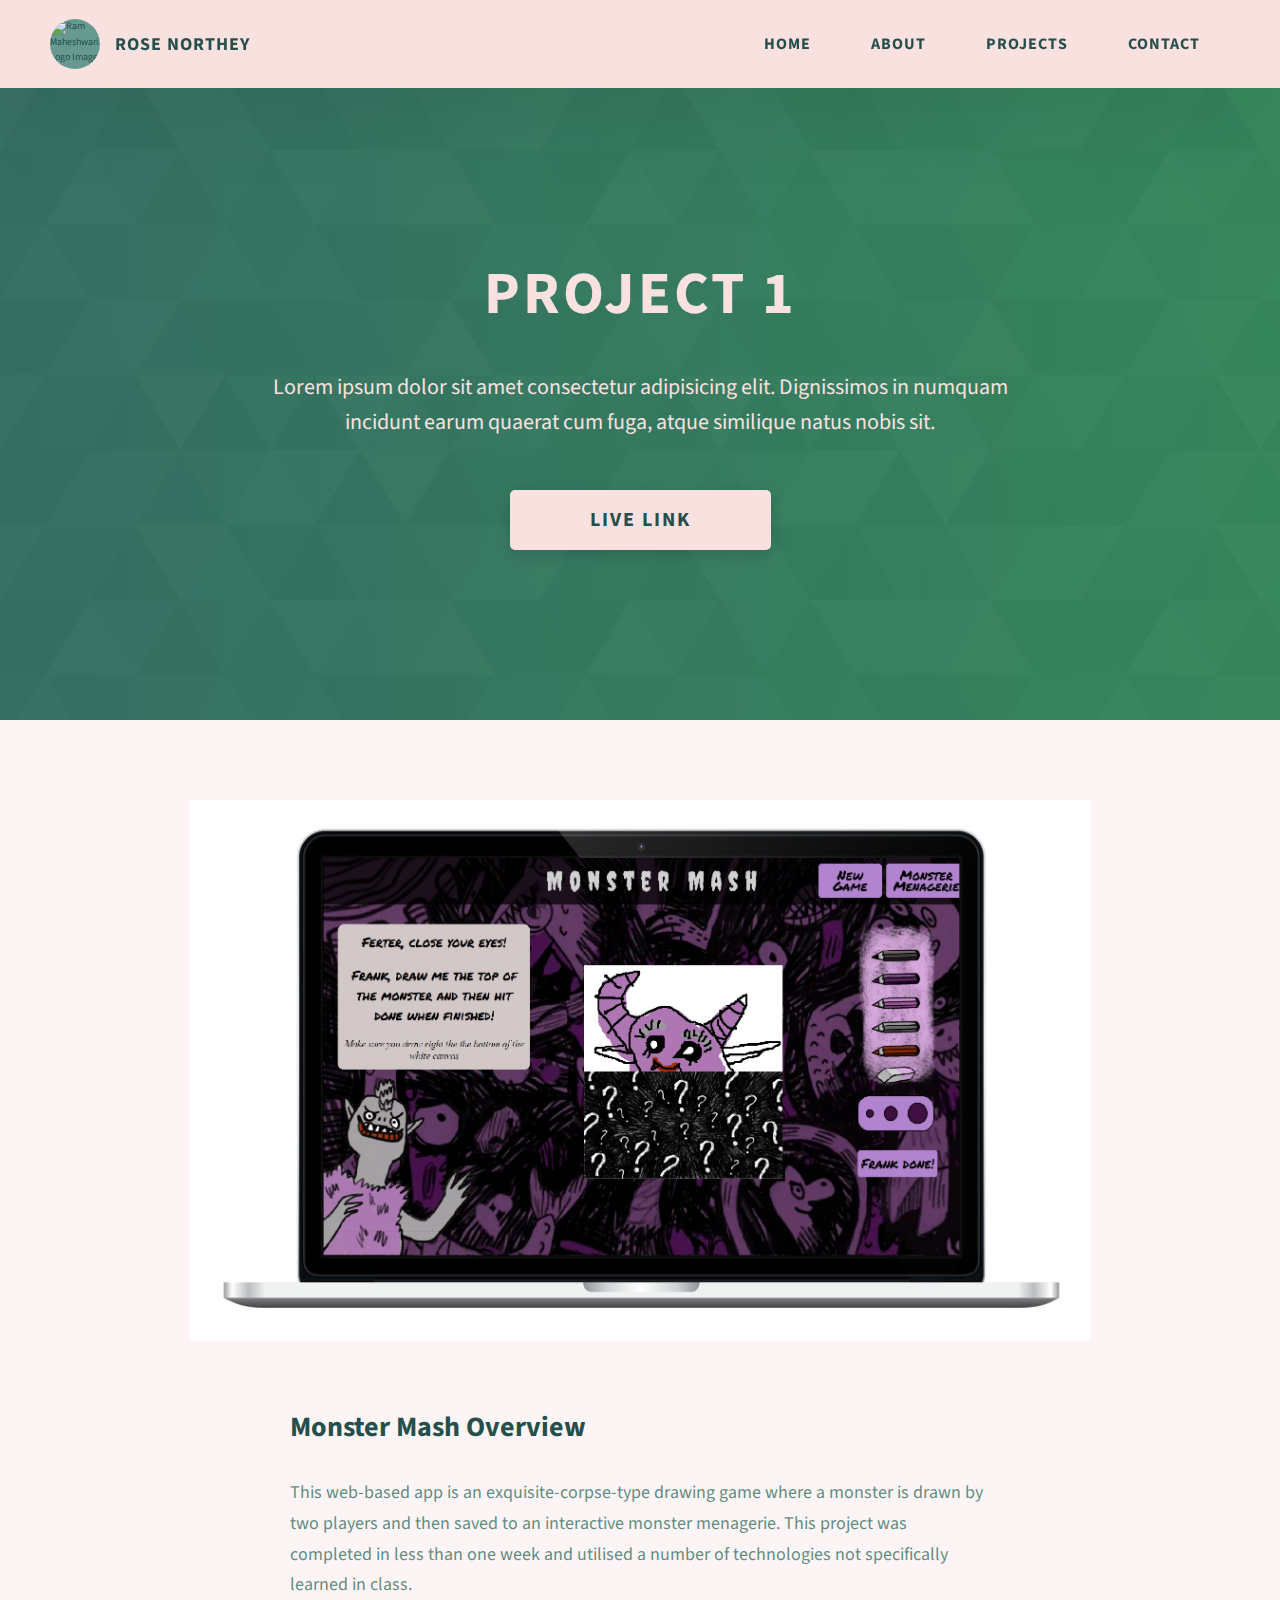
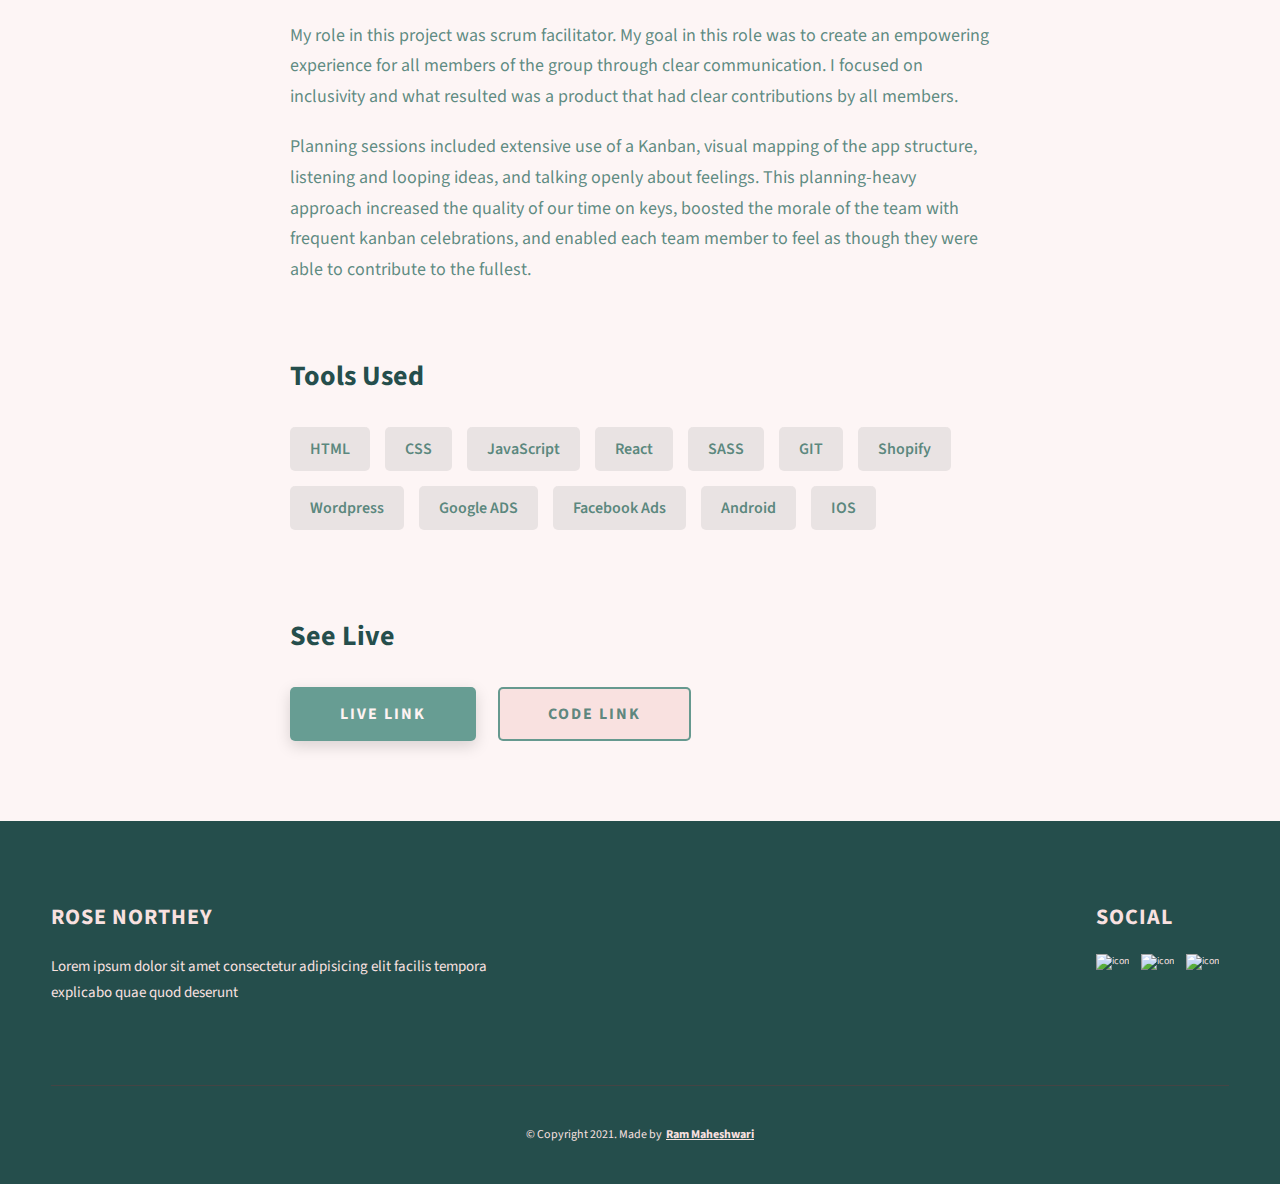
==== project-1.html @ 7136df2b "add app screenshots to project pages as well" ====
<!DOCTYPE html>
<html lang="en">
  <head>
    <meta charset="UTF-8" />
    <meta name="viewport" content="width=device-width, initial-scale=1.0" />
    <meta http-equiv="X-UA-Compatible" content="ie=edge" />
    <title>Case Study of Project 1</title>
    <meta name="description" content="Case study page of Project" />

    <link rel="stylesheet" href="css/style.css" />

    <link rel="preconnect" href="https://fonts.googleapis.com" />
    <link rel="preconnect" href="https://fonts.gstatic.com" crossorigin />
    <link
      href="https://fonts.googleapis.com/css2?family=Source+Sans+Pro:wght@400;600;700;900&display=swap"
      rel="stylesheet"
    />
  </head>
  <body>
    <header class="header">
      <div class="header__content">
        <div class="header__logo-container">
          <div class="header__logo-img-cont">
            <img
              src="./assets/png/rose-northey.png"
              alt="Ram Maheshwari Logo Image"
              class="header__logo-img"
            />
          </div>
          <span class="header__logo-sub">Rose Northey</span>
        </div>
        <div class="header__main">
          <ul class="header__links">
            <li class="header__link-wrapper">
              <a href="./index.html" class="header__link"> Home </a>
            </li>
            <li class="header__link-wrapper">
              <a href="./index.html#about" class="header__link">About </a>
            </li>
            <li class="header__link-wrapper">
              <a href="./index.html#projects" class="header__link">
                Projects
              </a>
            </li>
            <li class="header__link-wrapper">
              <a href="./index.html#contact" class="header__link"> Contact </a>
            </li>
          </ul>
          <div class="header__main-ham-menu-cont">
            <img
              src="./assets/svg/ham-menu.svg"
              alt="hamburger menu"
              class="header__main-ham-menu"
            />
            <img
              src="./assets/svg/ham-menu-close.svg"
              alt="hamburger menu close"
              class="header__main-ham-menu-close d-none"
            />
          </div>
        </div>
      </div>
      <div class="header__sm-menu">
        <div class="header__sm-menu-content">
          <ul class="header__sm-menu-links">
            <li class="header__sm-menu-link">
              <a href="./index.html"> Home </a>
            </li>

            <li class="header__sm-menu-link">
              <a href="./index.html#about"> About </a>
            </li>

            <li class="header__sm-menu-link">
              <a href="./index.html#projects"> Projects </a>
            </li>

            <li class="header__sm-menu-link">
              <a href="./index.html#contact"> Contact </a>
            </li>
          </ul>
        </div>
      </div>
    </header>
    <section class="project-cs-hero">
      <div class="project-cs-hero__content">
        <h1 class="heading-primary">Project 1</h1>
        <div class="project-cs-hero__info">
          <p class="text-primary">
            Lorem ipsum dolor sit amet consectetur adipisicing elit. Dignissimos
            in numquam incidunt earum quaerat cum fuga, atque similique natus
            nobis sit.
          </p>
        </div>
        <div class="project-cs-hero__cta">
          <a href="#" class="btn btn--bg" target="_blank">Live Link</a>
        </div>
      </div>
    </section>
    <section class="project-details">
      <div class="main-container">
        <div class="project-details__content">
          <div class="project-details__showcase-img-cont">
            <img
              src="./assets/jpeg/monsterMash.JPG"
              alt="Project Image of monster mash drawing app"
              class="project-details__showcase-img"
            />
          </div>
          <div class="project-details__content-main">
            <div class="project-details__desc">
              <h3 class="project-details__content-title">
                Monster Mash Overview
              </h3>
              <p class="project-details__desc-para">
                This web-based app is an exquisite-corpse-type drawing game
                where a monster is drawn by two players and then saved to an
                interactive monster menagerie. This project was completed in
                less than one week and utilised a number of technologies not
                specifically learned in class.
              </p>
              <p class="project-details__desc-para">
                My role in this project was scrum facilitator. My goal in this
                role was to create an empowering experience for all members of
                the group through clear communication. I focused on inclusivity
                and what resulted was a product that had clear contributions by
                all members.
              </p>
              <p class="project-details__desc-para">
                Planning sessions included extensive use of a Kanban, visual
                mapping of the app structure, listening and looping ideas, and
                talking openly about feelings. This planning-heavy approach
                increased the quality of our time on keys, boosted the morale of
                the team with frequent kanban celebrations, and enabled each
                team member to feel as though they were able to contribute to
                the fullest.
              </p>
            </div>

            <div class="project-details__tools-used">
              <h3 class="project-details__content-title">Tools Used</h3>
              <div class="skills">
                <div class="skills__skill">HTML</div>
                <div class="skills__skill">CSS</div>
                <div class="skills__skill">JavaScript</div>
                <div class="skills__skill">React</div>
                <div class="skills__skill">SASS</div>
                <div class="skills__skill">GIT</div>
                <div class="skills__skill">Shopify</div>
                <div class="skills__skill">Wordpress</div>
                <div class="skills__skill">Google ADS</div>
                <div class="skills__skill">Facebook Ads</div>
                <div class="skills__skill">Android</div>
                <div class="skills__skill">IOS</div>
              </div>
            </div>
            <div class="project-details__links">
              <h3 class="project-details__content-title">See Live</h3>
              <a
                href="#"
                class="btn btn--med btn--theme project-details__links-btn"
                target="_blank"
                >Live Link</a
              >
              <a
                href="#"
                class="btn btn--med btn--theme-inv project-details__links-btn"
                target="_blank"
                >Code Link</a
              >
            </div>
          </div>
        </div>
      </div>
    </section>
    <footer class="main-footer">
      <div class="main-container">
        <div class="main-footer__upper">
          <div class="main-footer__row main-footer__row-1">
            <h2 class="heading heading-sm main-footer__heading-sm">
              <span>Social</span>
            </h2>
            <div class="main-footer__social-cont">
              <a target="_blank" rel="noreferrer" href="#">
                <img
                  class="main-footer__icon"
                  src="./assets/png/linkedin-ico.png"
                  alt="icon"
                />
              </a>
              <a target="_blank" rel="noreferrer" href="#">
                <img
                  class="main-footer__icon"
                  src="./assets/png/github-ico.png"
                  alt="icon"
                />
              </a>
              <a target="_blank" rel="noreferrer" href="#">
                <img
                  class="main-footer__icon"
                  src="./assets/png/twitter-ico.png"
                  alt="icon"
                />
              </a>
            </div>
          </div>
          <div class="main-footer__row main-footer__row-2">
            <h4 class="heading heading-sm text-lt">Rose Northey</h4>
            <p class="main-footer__short-desc">
              Lorem ipsum dolor sit amet consectetur adipisicing elit facilis
              tempora explicabo quae quod deserunt
            </p>
          </div>
        </div>

        <div class="main-footer__lower">
          &copy; Copyright 2021. Made by
          <a rel="noreferrer" target="_blank" href="https://rammaheshwari.com"
            >Ram Maheshwari</a
          >
        </div>
      </div>
    </footer>
    <script src="./index.js"></script>
  </body>
</html>
---- css/style.css ----
/*
0 - 600px:      Phone
600 - 900px:    Tablet portrait
900 - 1200px:   Tablet landscape
[1200 - 1800] is where our normal styles apply
1800px + :      Big desktop
$breakpoint arguement choices:
- phone
- tab-port
- tab-land
- big-desktop

Inside media queries 1em is always 16px i.e 1em = 16px at every screen size only inside media queries
*/
*,
*::after,
*::before {
  margin: 0;
  padding: 0;
  box-sizing: inherit;
  font-family: inherit;
}

html {
  font-size: 62.5%;
  scroll-behavior: smooth;
  background-color: #fdf5f5;
  color: #254e4c;
}
@media only screen and (max-width: 75em) {
  html {
    font-size: 59%;
  }
}
@media only screen and (max-width: 56.25em) {
  html {
    font-size: 56%;
  }
}
@media only screen and (min-width: 112.5em) {
  html {
    font-size: 65%;
  }
}

body {
  box-sizing: border-box;
  position: relative;
  line-height: 1.5;
  font-family: sans-serif;
  overflow-x: hidden;
  overflow-y: scroll;
  font-family: 'Source Sans Pro', sans-serif;
}

a {
  text-decoration: none;
  color: inherit;
}

li {
  list-style: none;
}

input:focus,
button:focus,
a:focus,
textarea:focus {
  outline: none;
}

button {
  border: none;
  cursor: pointer;
}

textarea {
  resize: none;
}

.heading-primary {
  font-size: 6rem;
  text-transform: uppercase;
  letter-spacing: 3px;
  text-align: center;
}
@media only screen and (max-width: 37.5em) {
  .heading-primary {
    font-size: 4.5rem;
  }
}

.heading-sec__mb-bg {
  margin-bottom: 11rem;
}
@media only screen and (max-width: 56.25em) {
  .heading-sec__mb-bg {
    margin-bottom: 8rem;
  }
}

.heading-sec__mb-med {
  margin-bottom: 9rem;
}
@media only screen and (max-width: 56.25em) {
  .heading-sec__mb-med {
    margin-bottom: 8rem;
  }
}

.heading-sec__main {
  display: block;
  font-size: 4rem;
  text-transform: uppercase;
  letter-spacing: 1px;
  letter-spacing: 3px;
  text-align: center;
  margin-bottom: 3.5rem;
  position: relative;
}
.heading-sec__main--lt {
  color: #f9e1e0;
}
.heading-sec__main--lt::after {
  content: '';
  background: #f9e1e0 !important;
}
.heading-sec__main::after {
  content: '';
  position: absolute;
  top: calc(100% + 1.5rem);
  height: 5px;
  width: 3rem;
  background: RGBA(65, 135, 122, 0.8);
  left: 50%;
  transform: translateX(-50%);
  border-radius: 5px;
}
@media only screen and (max-width: 37.5em) {
  .heading-sec__main::after {
    top: calc(100% + 1.2rem);
  }
}

.heading-sec__sub {
  display: block;
  text-align: center;
  color: rgba(53, 111, 100, 0.8);
  font-size: 2rem;
  font-weight: 500;
  max-width: 80rem;
  margin: auto;
  line-height: 1.6;
}
@media only screen and (max-width: 37.5em) {
  .heading-sec__sub {
    font-size: 1.8rem;
  }
}
.heading-sec__sub--lt {
  color: #f9e1e0;
}

.heading-sm {
  font-size: 2.2rem;
  text-transform: uppercase;
  letter-spacing: 1px;
}

.main-container {
  max-width: 120rem;
  margin: auto;
  width: 92%;
}

.btn {
  background: #f9e1e0;
  color: #254e4c;
  text-transform: uppercase;
  letter-spacing: 2px;
  display: inline-block;
  font-weight: 700;
  border-radius: 5px;
  box-shadow: 0 5px 15px 0 rgba(0, 0, 0, 0.15);
  transition: transform 0.3s;
}
.btn:hover {
  transform: translateY(-3px);
}
.btn--bg {
  padding: 1.5rem 8rem;
  font-size: 2rem;
}
.btn--med {
  padding: 1.5rem 5rem;
  font-size: 1.6rem;
}
.btn--theme {
  background: RGBA(65, 135, 122, 0.8);
  color: #fef3f2;
}
.btn--theme-inv {
  color: rgba(53, 111, 100, 0.8);
  background: #f9e1e0;
  border: 2px solid RGBA(65, 135, 122, 0.8);
  box-shadow: none;
  padding: calc(1.5rem - 2px) calc(5rem - 2px);
}

.sec-pad {
  padding: 12rem 0;
}
@media only screen and (max-width: 56.25em) {
  .sec-pad {
    padding: 8rem 0;
  }
}

.text-primary {
  color: #f9e1e0;
  font-size: 2.2rem;
  text-align: center;
  width: 100%;
  line-height: 1.6;
}
@media only screen and (max-width: 37.5em) {
  .text-primary {
    font-size: 2rem;
  }
}

.d-none {
  display: none;
}

.home-hero {
  color: #f9e1e0;
  background: linear-gradient(
      to right,
      rgba(65, 135, 122, 0.8),
      rgba(65, 165, 113, 0.8)
    ),
    url(../../assets/svg/common-bg.svg);
  background-position: center;
  height: 100vh;
  min-height: 80rem;
  max-height: 120rem;
  position: relative;
}
@media only screen and (max-width: 37.5em) {
  .home-hero {
    height: unset;
    min-height: unset;
  }
}
.home-hero__socials {
  position: absolute;
  top: 50%;
  border: 2px solid #f9e1e0;
  border-left: 2px solid #f9e1e0;
  transform: translateY(-50%);
}
@media only screen and (max-width: 56.25em) {
  .home-hero__socials {
    display: none;
  }
}
.home-hero__mouse-scroll-cont {
  position: absolute;
  bottom: 3%;
  left: 50%;
  transform: translateX(-50%);
}
@media only screen and (max-width: 37.5em) {
  .home-hero__mouse-scroll-cont {
    display: none;
  }
}
.home-hero__social {
  width: 5rem;
}
.home-hero__social-icon-link {
  width: 100%;
  display: block;
  padding: 1.2rem;
  border-bottom: 2px solid #f9e1e0;
  transition: background 0.3s;
}
.home-hero__social-icon-link:hover {
  background: rgba(255, 255, 255, 0.1);
}
.home-hero__social-icon-link--bd-none {
  border-bottom: 0;
}
.home-hero__social-icon {
  width: 100%;
}
.home-hero__content {
  position: absolute;
  top: 50%;
  left: 50%;
  transform: translate(-50%, -50%);
  max-width: 90rem;
  width: 92%;
}
@media only screen and (max-width: 37.5em) {
  .home-hero__content {
    padding: 19rem 0 13rem 0;
    margin: auto;
    position: static;
    transform: translate(0, 0);
  }
}
.home-hero__info {
  margin: 3rem auto 0 auto;
  max-width: 80rem;
}
.home-hero__cta {
  margin-top: 5rem;
  text-align: center;
}

.about {
  background: #fee8e8;
}
.about__content {
  display: grid;
  grid-template-columns: 1fr 1fr;
  grid-gap: 10rem;
}
@media only screen and (max-width: 56.25em) {
  .about__content {
    grid-template-columns: 1fr;
    grid-gap: 8rem;
  }
}
.about__content-title {
  font-weight: 700;
  font-size: 2.8rem;
  margin-bottom: 3rem;
}
@media only screen and (max-width: 37.5em) {
  .about__content-title {
    font-size: 2.4rem;
  }
}
.about__content-details-para {
  font-size: 1.8rem;
  color: rgba(53, 111, 100, 0.8);
  max-width: 60rem;
  line-height: 1.7;
  margin-bottom: 1rem;
}
.about__content-details-para--hl {
  font-weight: 700;
  margin: 0 3px;
}
.about__content-details-para:last-child {
  margin-bottom: 4rem;
}

.projects__row {
  display: grid;
  grid-template-columns: 1.5fr 1fr;
  grid-gap: 5rem;
  margin-bottom: 11rem;
}
@media only screen and (max-width: 56.25em) {
  .projects__row {
    grid-template-columns: 1fr;
    grid-gap: 2rem;
    margin-bottom: 8rem;
  }
}
@media only screen and (max-width: 56.25em) {
  .projects__row {
    text-align: center;
  }
}
.projects__row:last-child {
  margin-bottom: 0;
}
.projects__row-img-cont {
  overflow: hidden;
}
.projects__row-img {
  width: 100%;
  display: block;
  object-fit: cover;
}
.projects__row-content {
  padding: 2rem 0;
  display: flex;
  justify-content: center;
  flex-direction: column;
  align-items: flex-start;
}
@media only screen and (max-width: 56.25em) {
  .projects__row-content {
    align-items: center;
  }
}
.projects__row-content-title {
  font-weight: 700;
  font-size: 2.8rem;
  margin-bottom: 2rem;
}
@media only screen and (max-width: 37.5em) {
  .projects__row-content-title {
    font-size: 2.4rem;
  }
}
.projects__row-content-desc {
  font-size: 1.8rem;
  color: rgba(53, 111, 100, 0.8);
  max-width: 60rem;
  line-height: 1.7;
  margin-bottom: 3rem;
}
@media only screen and (max-width: 37.5em) {
  .projects__row-content-desc {
    font-size: 1.7rem;
  }
}

.contact {
  background: linear-gradient(
      to right,
      rgba(65, 135, 122, 0.8),
      rgba(65, 165, 113, 0.8)
    ),
    url(../../assets/svg/common-bg.svg);
  background-size: cover;
  background-position: center;
}
.contact__form-container {
  box-shadow: 0 0 10px rgba(0, 0, 0, 0.1);
  background: #f9e1e0;
  padding: 4rem;
  margin-top: 6rem;
  max-width: 80rem;
  text-align: right;
  width: 95%;
  border-radius: 5px;
  margin: 5rem auto 0 auto;
}
@media only screen and (max-width: 37.5em) {
  .contact__form-container {
    padding: 3rem;
  }
}
.contact__form-field {
  margin-bottom: 4rem;
}
@media only screen and (max-width: 37.5em) {
  .contact__form-field {
    margin-bottom: 3rem;
  }
}
.contact__form-label {
  color: rgba(53, 111, 100, 0.8);
  font-size: 1.4rem;
  letter-spacing: 1px;
  font-weight: 700;
  margin-bottom: 1rem;
  display: block;
  text-align: left;
}
.contact__form-input {
  color: #254e4c;
  padding: 2rem;
  width: 100%;
  border: 1px solid #f0c4aa;
  font-size: 1.6rem;
  letter-spacing: 0px;
  background: #f0c4aa;
  border-radius: 5px;
  font-weight: 600;
  /* Code for Modern Browsers */
  /* Code for WebKit, Blink, Edge */
  /* Code for Internet Explorer 10-11 */
  /* Code for Microsoft Edge */
  /* Code for Mozilla Firefox 4 to 18 */
  /* Code for Mozilla Firefox 19+ */
}
.contact__form-input::placeholder {
  color: #f0c4aa;
  font-weight: 600;
  font-size: 1.6rem;
}
.contact__form-input::-webkit-input-placeholder {
  color: #f0c4aa;
  font-weight: 600;
  font-size: 1.6rem;
}
.contact__form-input:-ms-input-placeholder {
  color: #f0c4aa;
  font-weight: 600;
  font-size: 1.6rem;
}
.contact__form-input::-ms-input-placeholder {
  color: #f0c4aa;
  font-weight: 600;
  font-size: 1.6rem;
}
.contact__form-input:-moz-placeholder {
  opacity: 1;
  color: #f0c4aa;
  font-weight: 600;
  font-size: 1.6rem;
}
.contact__form-input::-moz-placeholder {
  opacity: 1;
  color: #f0c4aa;
  font-weight: 600;
  font-size: 1.6rem;
}
.contact__btn {
  width: 30%;
  padding: 2rem 4rem;
  font-size: 1.6rem;
}
@media only screen and (max-width: 37.5em) {
  .contact__btn {
    width: 100%;
  }
}

.project-cs-hero {
  color: #f9e1e0;
  background: linear-gradient(
      to right,
      rgba(65, 135, 122, 0.8),
      rgba(65, 165, 113, 0.8)
    ),
    url(../../assets/svg/common-bg.svg);
  background-size: cover;
  background-position: center;
  position: relative;
}
@media only screen and (max-width: 37.5em) {
  .project-cs-hero {
    height: unset;
    min-height: unset;
  }
}
.project-cs-hero__content {
  padding: 25rem 0 17rem 0;
  max-width: 90rem;
  width: 92%;
  margin: auto;
}
@media only screen and (max-width: 37.5em) {
  .project-cs-hero__content {
    padding: 19rem 0 13rem 0;
    margin: auto;
    position: static;
    transform: translate(0, 0);
  }
}
.project-cs-hero__info {
  margin: 3rem auto 0 auto;
  max-width: 80rem;
}
.project-cs-hero__cta {
  margin-top: 5rem;
  text-align: center;
}

.project-details__content {
  padding: 8rem 0;
  max-width: 90rem;
  margin: auto;
}
.project-details__content-title {
  font-weight: 700;
  font-size: 2.8rem;
  margin-bottom: 3rem;
}
@media only screen and (max-width: 37.5em) {
  .project-details__content-title {
    font-size: 2.4rem;
  }
}

.project-details__showcase-img-cont {
  width: 100%;
  margin-bottom: 6rem;
}

.project-details__showcase-img {
  width: 100%;
}

.project-details__content-main {
  width: 100%;
  max-width: 70rem;
  margin: auto;
}

.project-details__desc {
  margin: 0 0 7rem 0;
}
.project-details__desc-para {
  font-size: 1.8rem;
  line-height: 1.7;
  color: rgba(53, 111, 100, 0.8);
  margin-bottom: 2rem;
}

.project-details__tools-used {
  margin: 0 0 7rem 0;
}
.project-details__tools-used-list {
  display: flex;
  flex-wrap: wrap;
}
.project-details__tools-used-item {
  padding: 1rem 2rem;
  margin-bottom: 1.5rem;
  margin-right: 1.5rem;
  font-size: 1.6rem;
  background: #f0c4aa;
  border-radius: 5px;
  font-weight: 600;
  color: rgba(53, 111, 100, 0.8);
}

.project-details__links {
  margin: 0 0;
}
.project-details__links-btn {
  margin-right: 2rem;
}
@media only screen and (max-width: 37.5em) {
  .project-details__links-btn {
    margin-right: 0;
    width: 70%;
    margin-bottom: 2rem;
    text-align: center;
  }
}
.project-details__links-btn:last-child {
  margin: 0;
}
@media only screen and (max-width: 37.5em) {
  .project-details__links-btn:last-child {
    margin: 0;
  }
}

.header {
  position: fixed;
  width: 100%;
  z-index: 1000;
  background: #254e4c;
  background: #f9e1e0;
  box-shadow: 0 10px 100px rgba(0, 0, 0, 0.1);
}
.header__content {
  display: flex;
  align-items: center;
  justify-content: space-between;
  padding: 1rem 5rem;
}
@media only screen and (max-width: 56.25em) {
  .header__content {
    padding: 0 2rem;
  }
}
.header__logo-container {
  display: flex;
  align-items: center;
  cursor: pointer;
  color: #254e4c;
  transition: color 0.3s;
}
.header__logo-container:hover {
  color: rgba(8, 131, 108, 0.8);
}
.header__logo-img-cont {
  width: 5rem;
  height: 5rem;
  border-radius: 50px;
  overflow: hidden;
  margin-right: 1.5rem;
  background: RGBA(65, 135, 122, 0.8);
}
@media only screen and (max-width: 56.25em) {
  .header__logo-img-cont {
    width: 4.5rem;
    height: 4.5rem;
    margin-right: 1.2rem;
  }
}
.header__logo-img {
  width: 100%;
  height: 100%;
  object-fit: cover;
  object-position: center;
  display: block;
}
.header__logo-sub {
  font-size: 1.8rem;
  text-transform: uppercase;
  font-weight: 700;
  letter-spacing: 1px;
}
.header__links {
  display: flex;
}
@media only screen and (max-width: 37.5em) {
  .header__links {
    display: none;
  }
}
.header__link {
  padding: 2.2rem 3rem;
  display: inline-block;
  font-size: 1.6rem;
  color: #254e4c;
  text-transform: uppercase;
  letter-spacing: 1px;
  font-weight: 700;
  transition: color 0.3s;
}
.header__link:hover {
  color: rgba(25, 180, 151, 0.8);
  background-color: #ffffffa1;
  border-radius: 1rem;
}
@media only screen and (max-width: 56.25em) {
  .header__link {
    padding: 3rem 1.8rem;
    font-size: 1.5rem;
  }
}
.header__main-ham-menu-cont {
  display: none;
  width: 3rem;
  padding: 2.2rem 0;
}
@media only screen and (max-width: 37.5em) {
  .header__main-ham-menu-cont {
    display: block;
  }
}
.header__main-ham-menu {
  width: 100%;
}
.header__main-ham-menu-close {
  width: 100%;
}
.header__sm-menu {
  background: #f9e1e0;
  position: absolute;
  width: 100%;
  top: 100%;
  visibility: hidden;
  opacity: 0;
  transition: all 0.3s;
  box-shadow: 0px 5px 5px 0px #254e4ca1;
  -webkit-box-shadow: 0px 5px 5px 0px #254e4ca1;
  -moz-box-shadow: 0px 5px 5px 0px #254e4ca1;
}
.header__sm-menu--active {
  visibility: hidden;
  opacity: 0;
}
@media only screen and (max-width: 37.5em) {
  .header__sm-menu--active {
    visibility: visible;
    opacity: 1;
  }
}
.header__sm-menu-link a {
  display: block;
  text-decoration: none;
  padding: 2.5rem 3rem;
  font-size: 1.6rem;
  color: #254e4c;
  text-align: right;
  border-bottom: 1px solid #eee;
  font-weight: 700;
  text-transform: uppercase;
  letter-spacing: 2px;
  transition: color 0.3s;
}
.header__sm-menu-link a:hover {
  color: rgba(53, 111, 100, 0.8);
}
.header__sm-menu-link:first-child a {
  border-top: 1px solid #eee;
}
.header__sm-menu-link-last {
  border-bottom: 0;
}

.main-footer {
  background: #254e4c;
  color: #f9e1e0;
}
.main-footer__upper {
  display: flex;
  justify-content: space-between;
  padding: 8rem 0;
}
@media only screen and (max-width: 56.25em) {
  .main-footer__upper {
    padding: 6rem 0;
  }
}
@media only screen and (max-width: 37.5em) {
  .main-footer__upper {
    display: block;
  }
}
.main-footer__row-1 {
  order: 2;
}
@media only screen and (max-width: 56.25em) {
  .main-footer__row-1 {
    margin-bottom: 5rem;
  }
}
.main-footer__row-2 {
  width: 40%;
  order: 1;
  max-width: 50rem;
}
@media only screen and (max-width: 56.25em) {
  .main-footer__row-2 {
    width: 100%;
  }
}
.main-footer__short-desc {
  margin-top: 2rem;
  color: #f9e1e0;
  font-size: 1.5rem;
  line-height: 1.7;
}
.main-footer__social-cont {
  margin-top: 2rem;
}
.main-footer__icon {
  margin-right: 1rem;
  width: 2.5rem;
}
.main-footer__icon--mr-none {
  margin-right: 0;
}
.main-footer__lower {
  padding: 4rem 0;
  border-top: 1px solid #444;
  color: #f9e1e0;
  font-size: 1.2rem;
  text-align: left;
  text-align: center;
}
.main-footer__lower a {
  text-decoration: underline;
  font-weight: bold;
  margin-left: 2px;
}
@media only screen and (max-width: 56.25em) {
  .main-footer__lower {
    padding: 3.5rem 0;
  }
}

.skills {
  display: flex;
  flex-wrap: wrap;
}
.skills__skill {
  padding: 1rem 2rem;
  margin-bottom: 1.5rem;
  margin-right: 1.5rem;
  font-size: 1.6rem;
  background: rgba(153, 153, 153, 0.2);
  border-radius: 5px;
  font-weight: 600;
  color: rgba(53, 111, 100, 0.8);
}

.mouse {
  width: 25px;
  height: 40px;
  border: 2px solid #f9e1e0;
  border-radius: 60px;
  position: relative;
  overflow: hidden;
}
.mouse::before {
  content: '';
  width: 5px;
  height: 5px;
  position: absolute;
  top: 7px;
  left: 50%;
  transform: translateX(-50%);
  background-color: #f9e1e0;
  border-radius: 50%;
  opacity: 1;
  animation: wheel 1.3s infinite;
  -webkit-animation: wheel 1.3s infinite;
}

@keyframes wheel {
  to {
    opacity: 0;
    top: 27px;
  }
}

@-webkit-keyframes wheel {
  to {
    opacity: 0;
    top: 27px;
  }
}
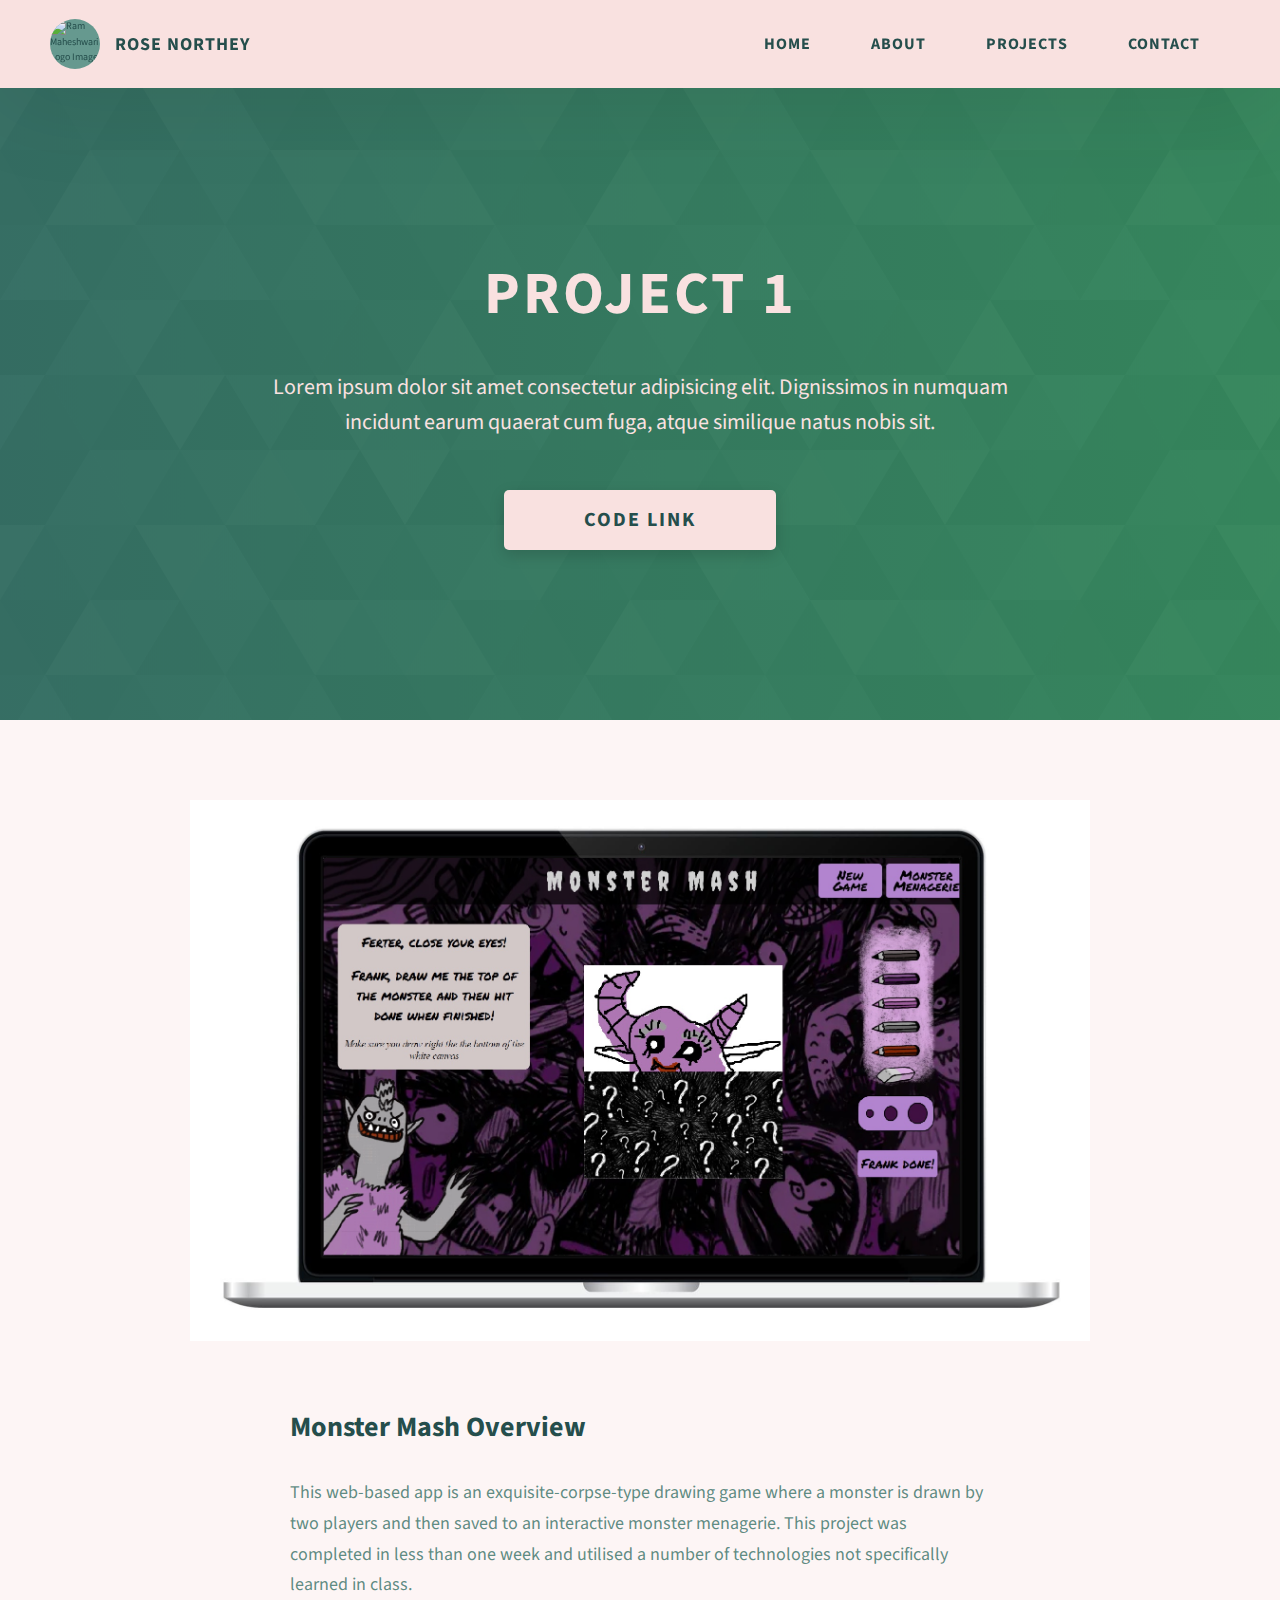
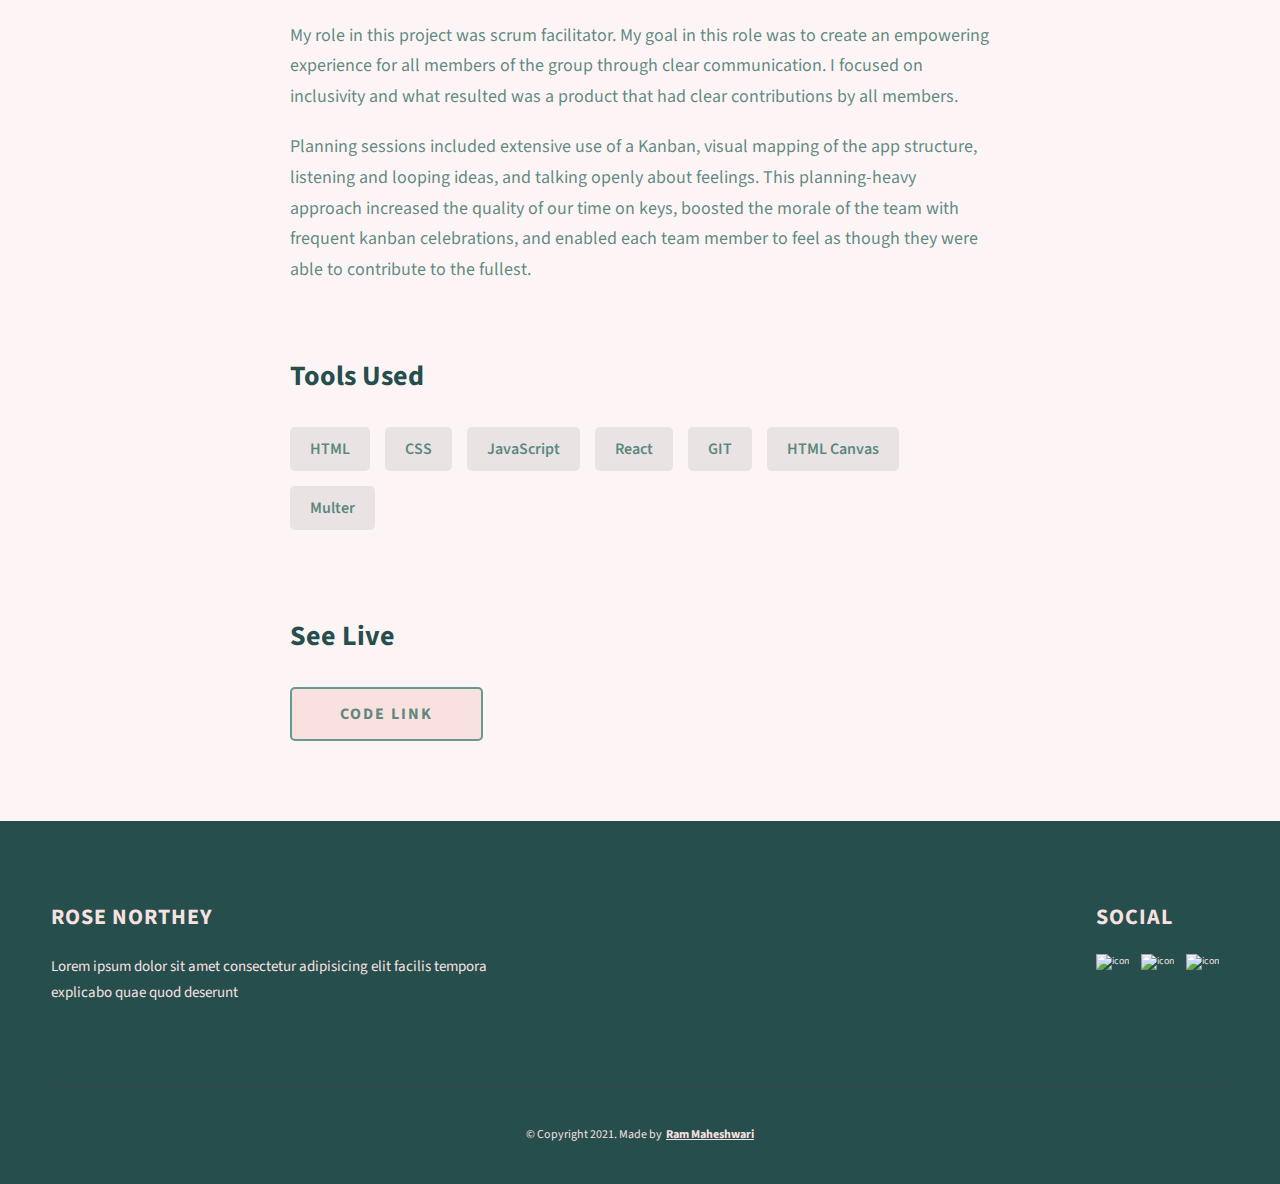
==== commit bc39e327: "add links to project 1" ====
--- a/project-1.html
+++ b/project-1.html
@@ -93,7 +93,7 @@
           </p>
         </div>
         <div class="project-cs-hero__cta">
-          <a href="#" class="btn btn--bg" target="_blank">Live Link</a>
+          <a href="https://github.com/Rose-Northey/dancing-in-the-stars" class="btn btn--bg" target="_blank">Code Link</a>
         </div>
       </div>
     </section>
@@ -144,26 +144,21 @@
                 <div class="skills__skill">CSS</div>
                 <div class="skills__skill">JavaScript</div>
                 <div class="skills__skill">React</div>
-                <div class="skills__skill">SASS</div>
                 <div class="skills__skill">GIT</div>
-                <div class="skills__skill">Shopify</div>
-                <div class="skills__skill">Wordpress</div>
-                <div class="skills__skill">Google ADS</div>
-                <div class="skills__skill">Facebook Ads</div>
-                <div class="skills__skill">Android</div>
-                <div class="skills__skill">IOS</div>
+                <div class="skills__skill">HTML Canvas</div>
+                <div class="skills__skill">Multer</div>
               </div>
             </div>
             <div class="project-details__links">
               <h3 class="project-details__content-title">See Live</h3>
-              <a
+              <!-- <a
                 href="#"
                 class="btn btn--med btn--theme project-details__links-btn"
                 target="_blank"
                 >Live Link</a
-              >
+              > -->
               <a
-                href="#"
+                href="https://github.com/Rose-Northey/dancing-in-the-stars"
                 class="btn btn--med btn--theme-inv project-details__links-btn"
                 target="_blank"
                 >Code Link</a
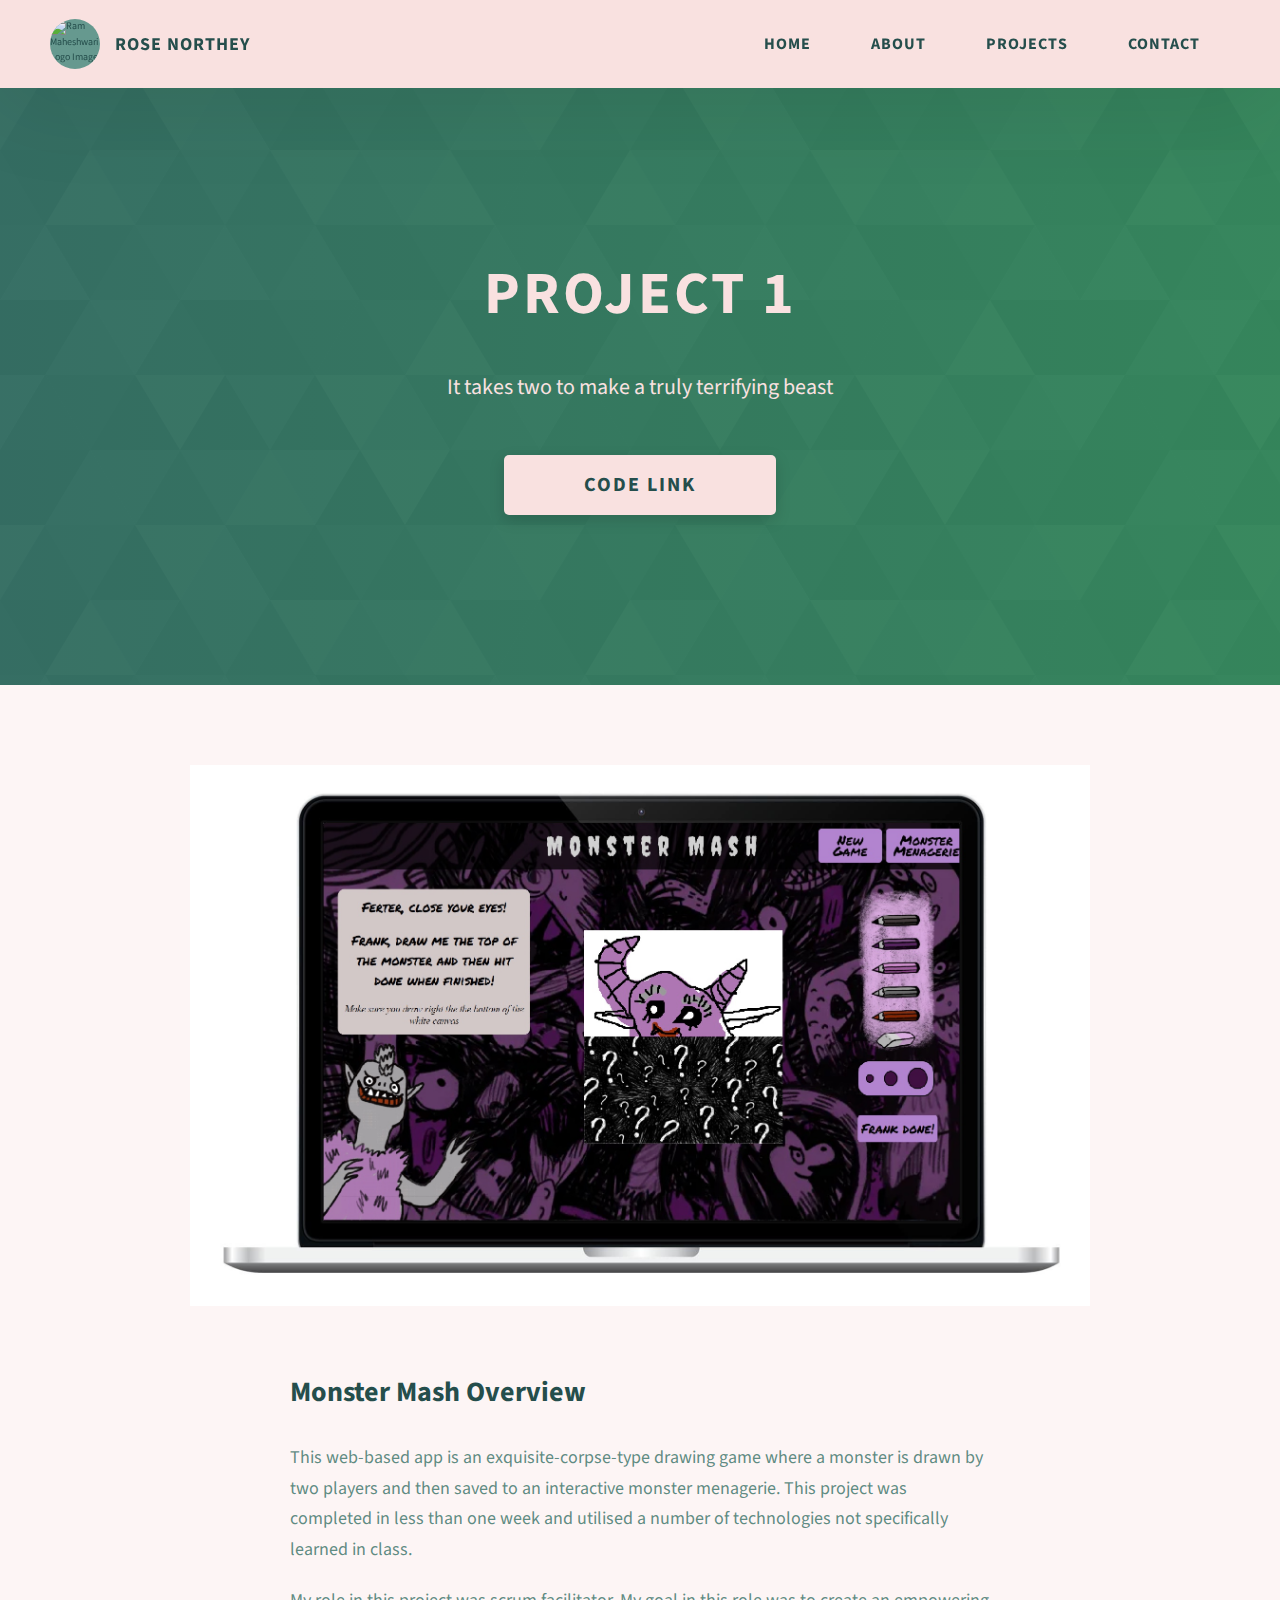
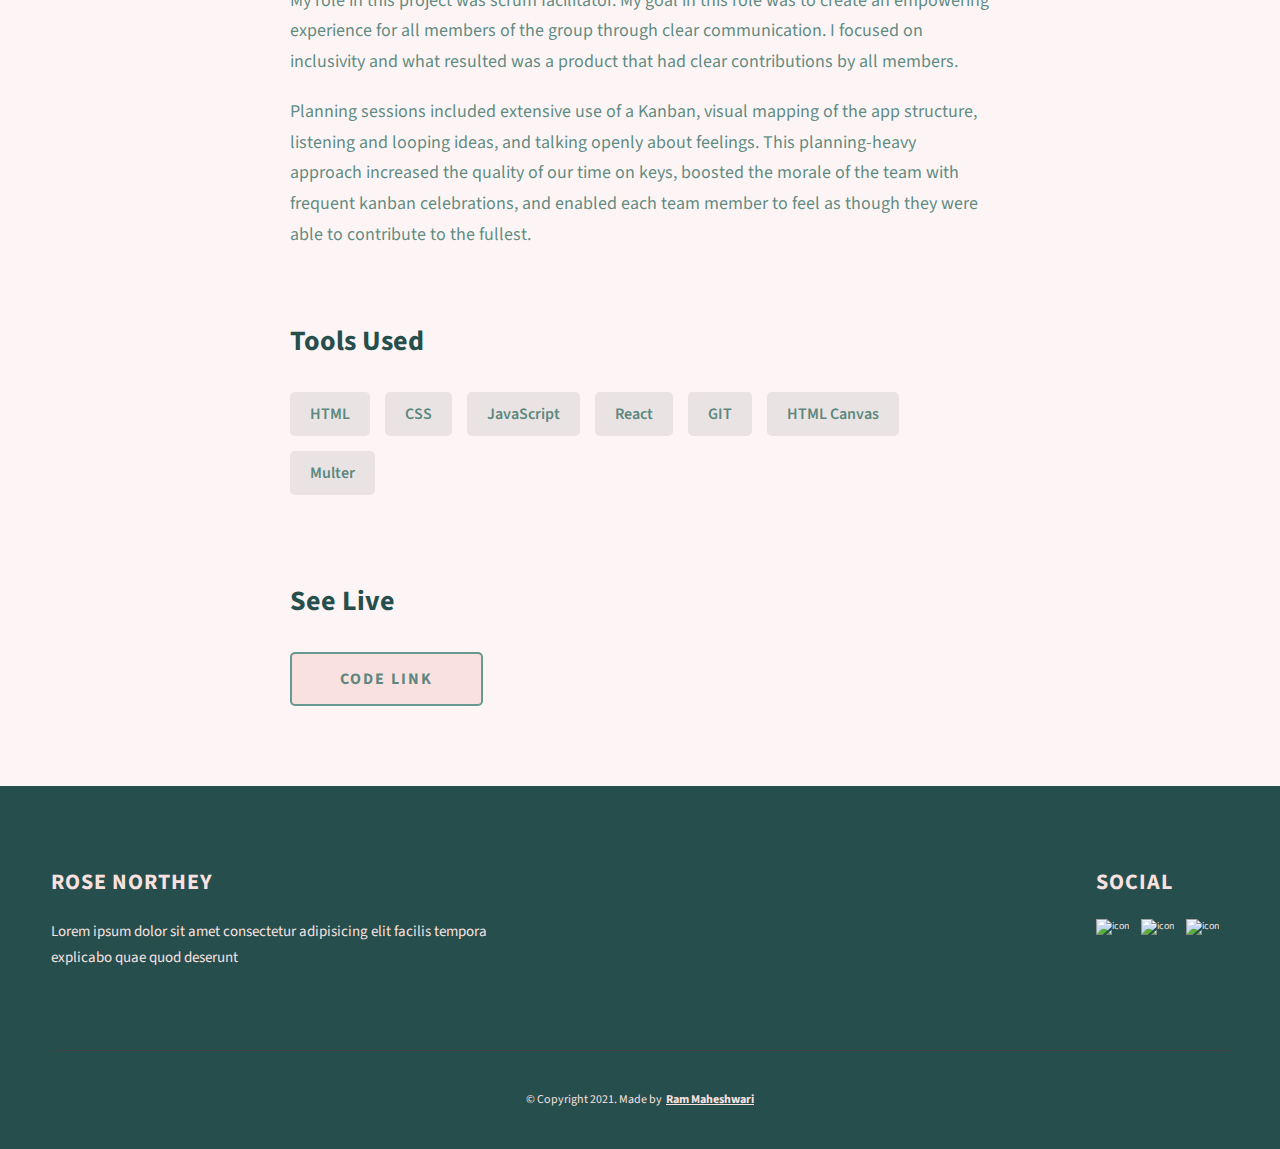
==== commit bbdb5f8f: "add project tag lines" ====
--- a/project-1.html
+++ b/project-1.html
@@ -87,13 +87,11 @@
         <h1 class="heading-primary">Project 1</h1>
         <div class="project-cs-hero__info">
           <p class="text-primary">
-            Lorem ipsum dolor sit amet consectetur adipisicing elit. Dignissimos
-            in numquam incidunt earum quaerat cum fuga, atque similique natus
-            nobis sit.
+            It takes two to make a truly terrifying beast 
           </p>
         </div>
         <div class="project-cs-hero__cta">
-          <a href="https://github.com/Rose-Northey/dancing-in-the-stars" class="btn btn--bg" target="_blank">Code Link</a>
+          <a href="https://github.com/noah-russell/monster-mash" class="btn btn--bg" target="_blank">Code Link</a>
         </div>
       </div>
     </section>
@@ -158,7 +156,7 @@
                 >Live Link</a
               > -->
               <a
-                href="https://github.com/Rose-Northey/dancing-in-the-stars"
+                href="https://github.com/noah-russell/monster-mash"
                 class="btn btn--med btn--theme-inv project-details__links-btn"
                 target="_blank"
                 >Code Link</a
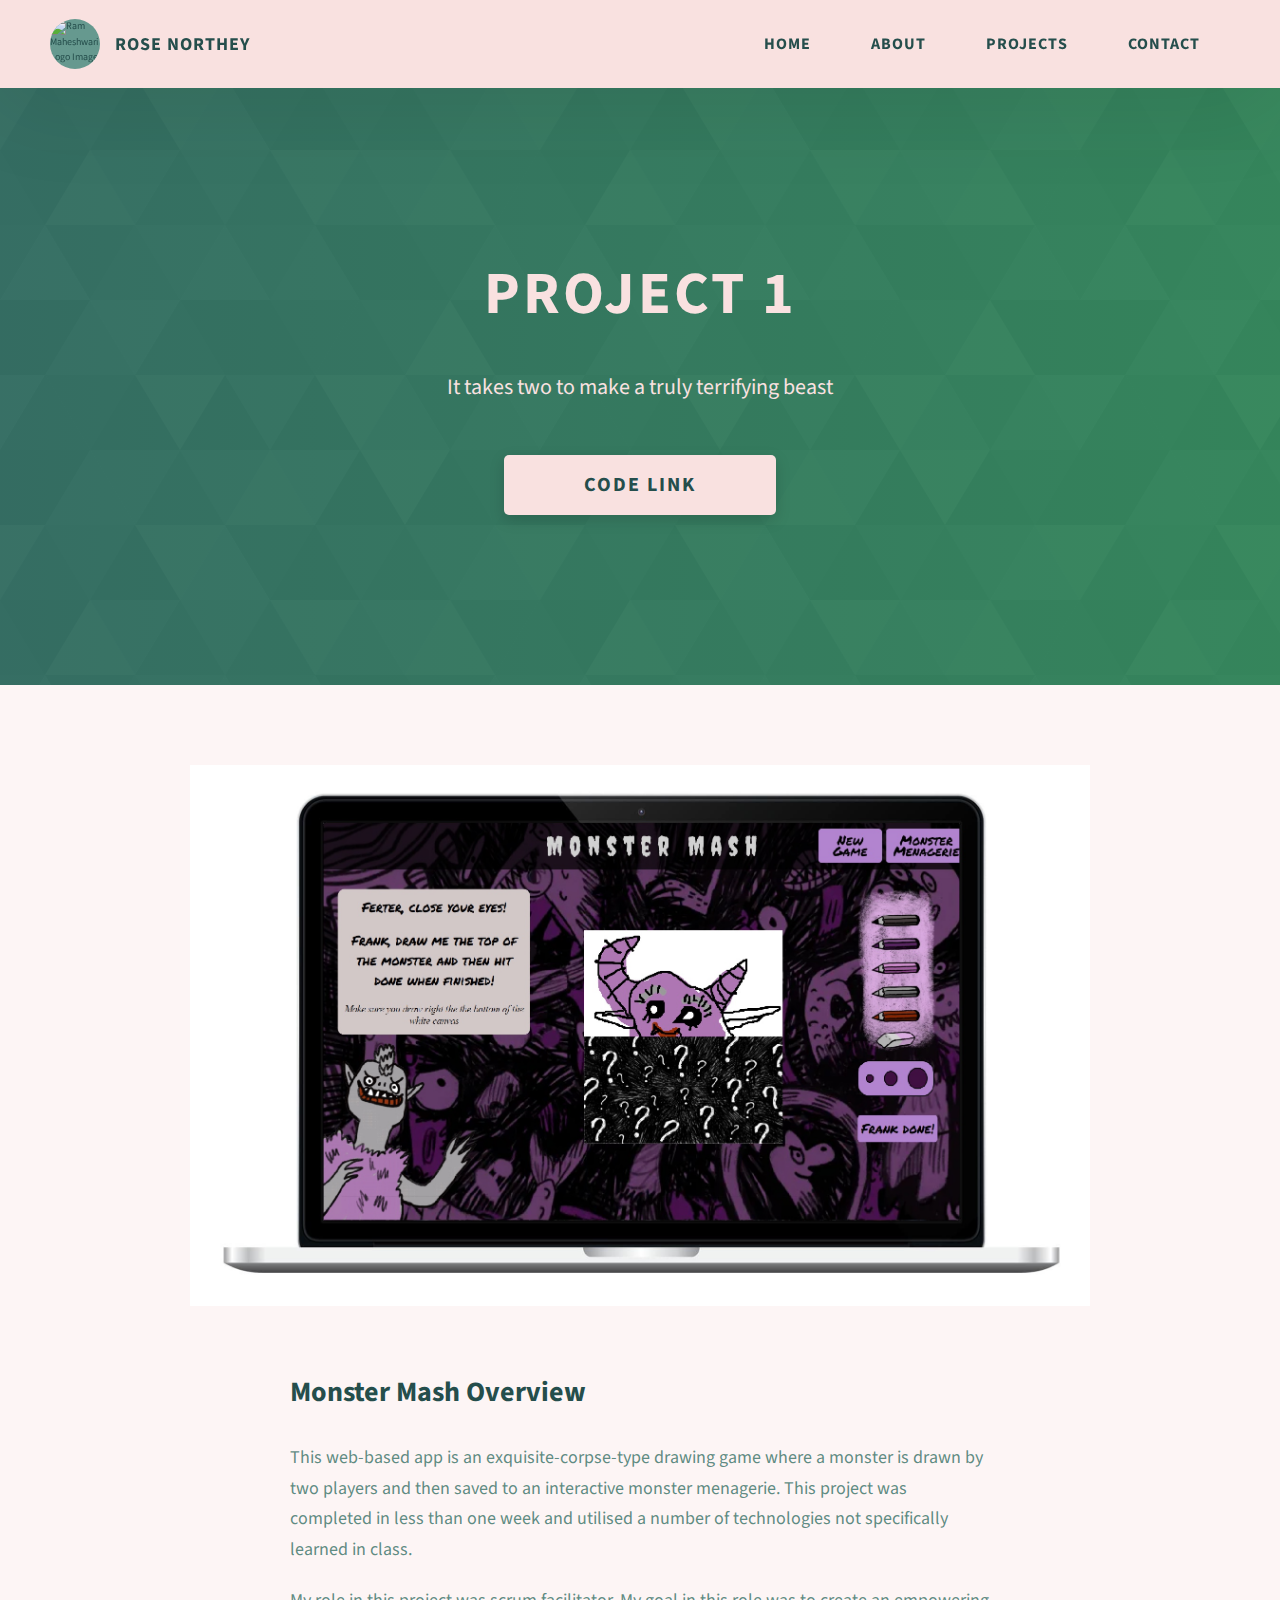
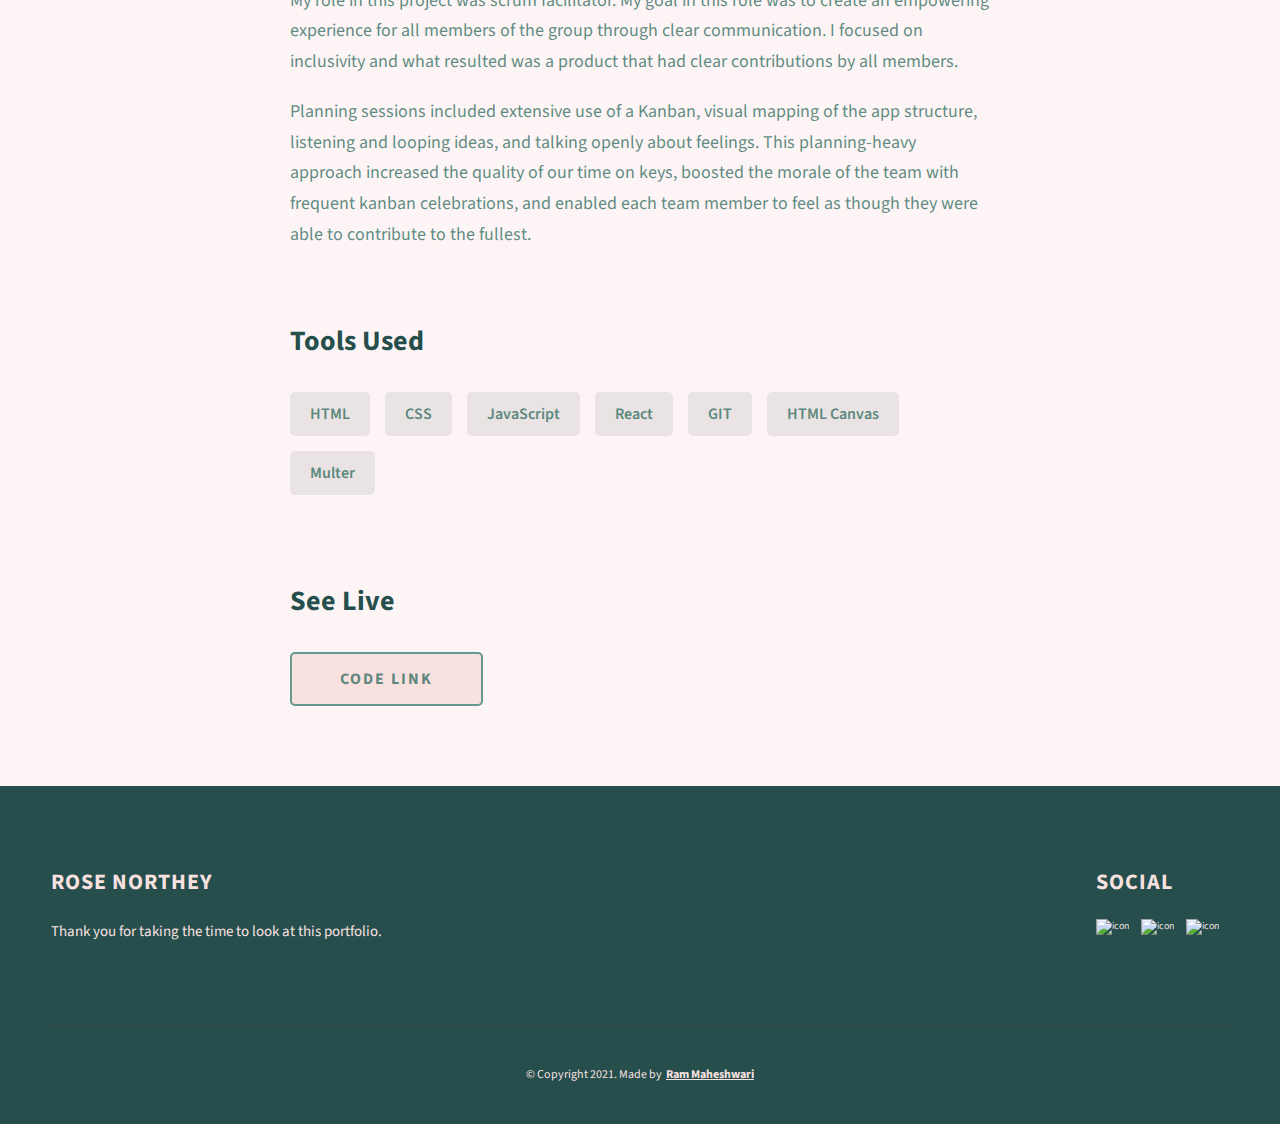
==== commit ff258c55: "tweak tagline" ====
--- a/project-1.html
+++ b/project-1.html
@@ -200,8 +200,7 @@
           <div class="main-footer__row main-footer__row-2">
             <h4 class="heading heading-sm text-lt">Rose Northey</h4>
             <p class="main-footer__short-desc">
-              Lorem ipsum dolor sit amet consectetur adipisicing elit facilis
-              tempora explicabo quae quod deserunt
+              Thank you for taking the time to look at this portfolio. 
             </p>
           </div>
         </div>
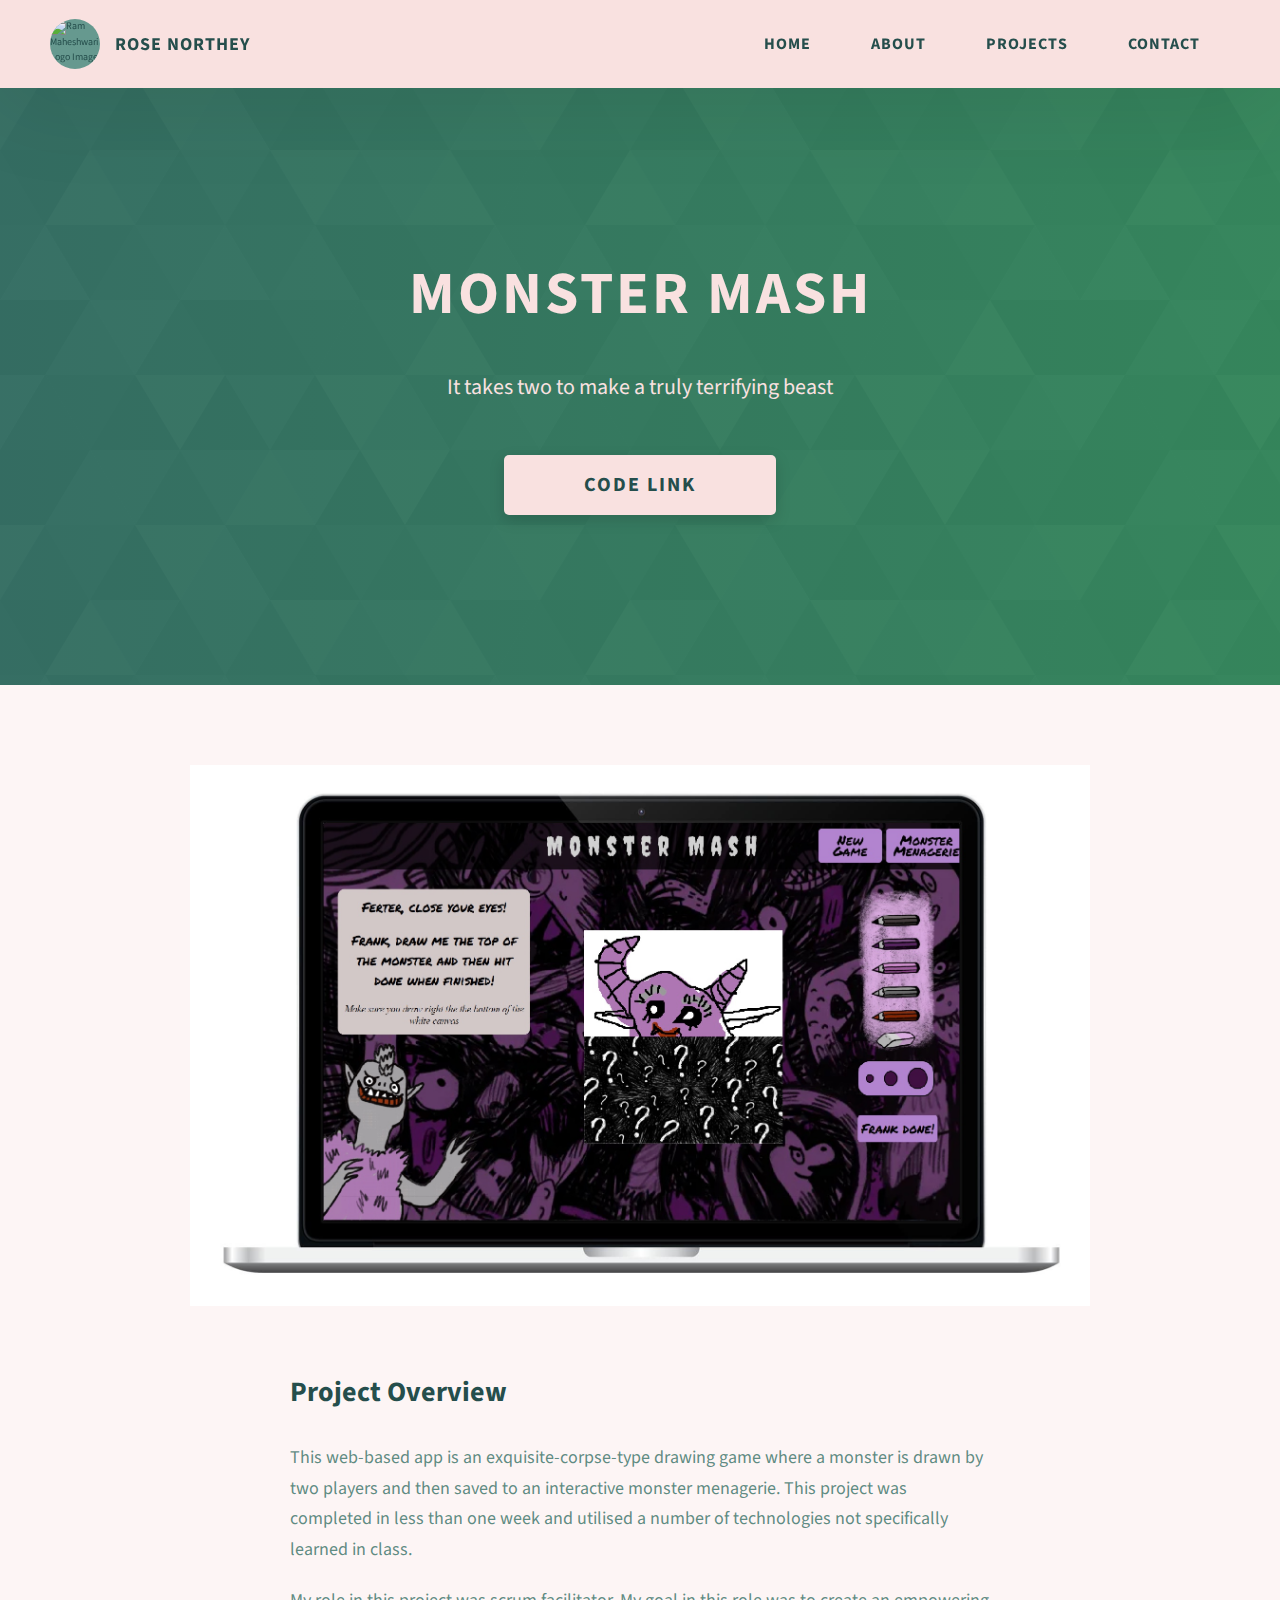
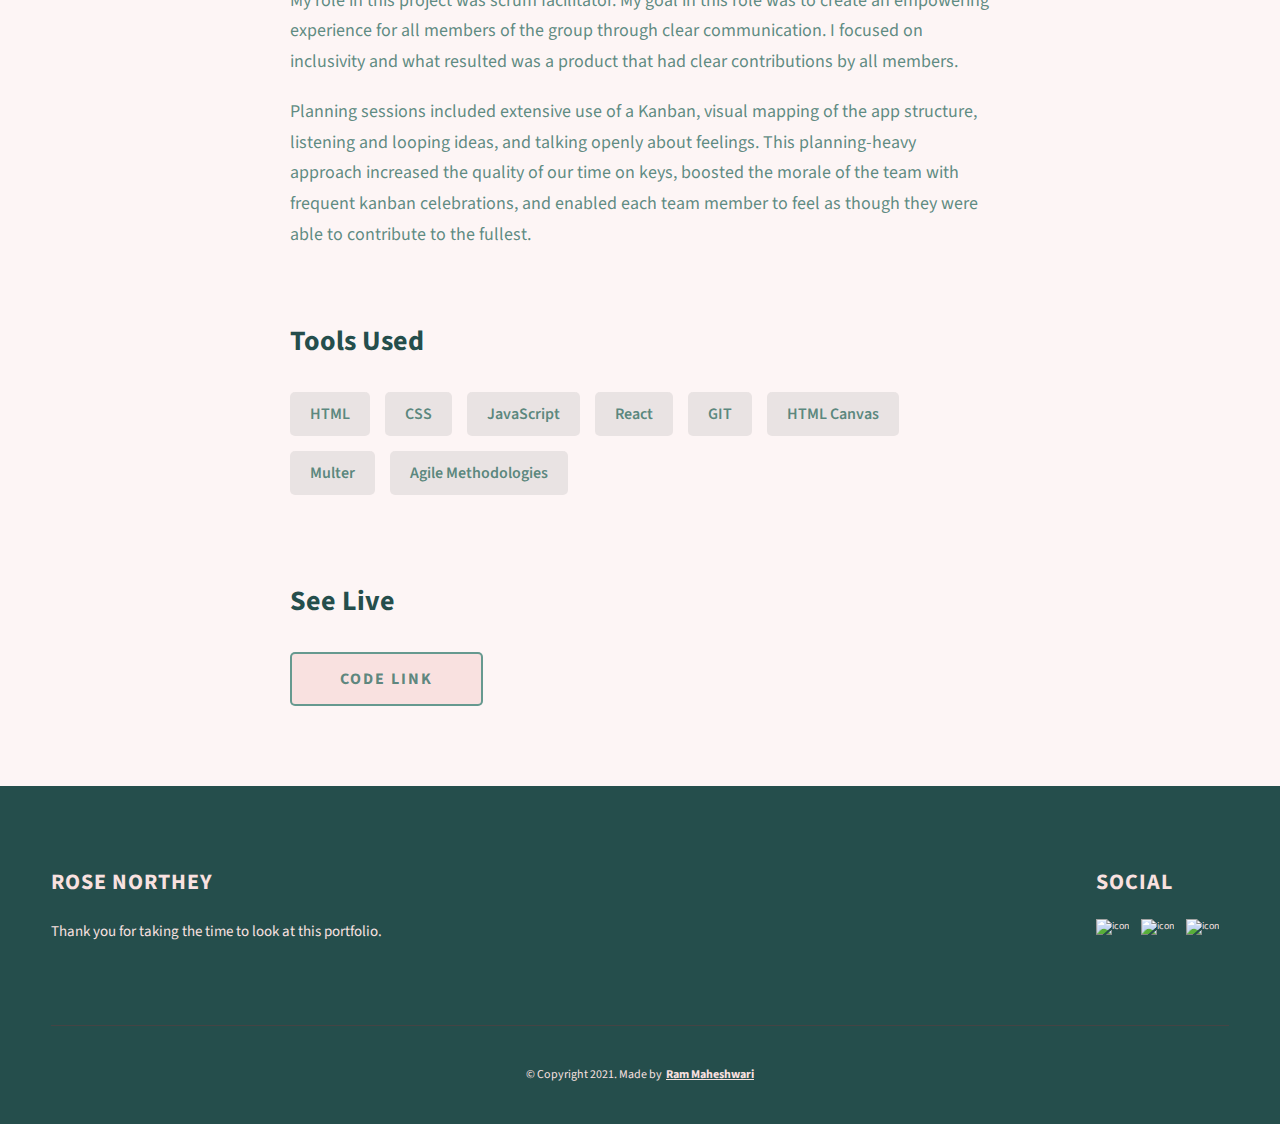
==== commit 5b4cc7d6: "add more skills and tweak project 1 titles" ====
--- a/project-1.html
+++ b/project-1.html
@@ -84,7 +84,7 @@
     </header>
     <section class="project-cs-hero">
       <div class="project-cs-hero__content">
-        <h1 class="heading-primary">Project 1</h1>
+        <h1 class="heading-primary">Monster Mash</h1>
         <div class="project-cs-hero__info">
           <p class="text-primary">
             It takes two to make a truly terrifying beast 
@@ -108,7 +108,7 @@
           <div class="project-details__content-main">
             <div class="project-details__desc">
               <h3 class="project-details__content-title">
-                Monster Mash Overview
+                Project Overview
               </h3>
               <p class="project-details__desc-para">
                 This web-based app is an exquisite-corpse-type drawing game
@@ -145,6 +145,7 @@
                 <div class="skills__skill">GIT</div>
                 <div class="skills__skill">HTML Canvas</div>
                 <div class="skills__skill">Multer</div>
+                <div class="skills__skill">Agile Methodologies</div>
               </div>
             </div>
             <div class="project-details__links">
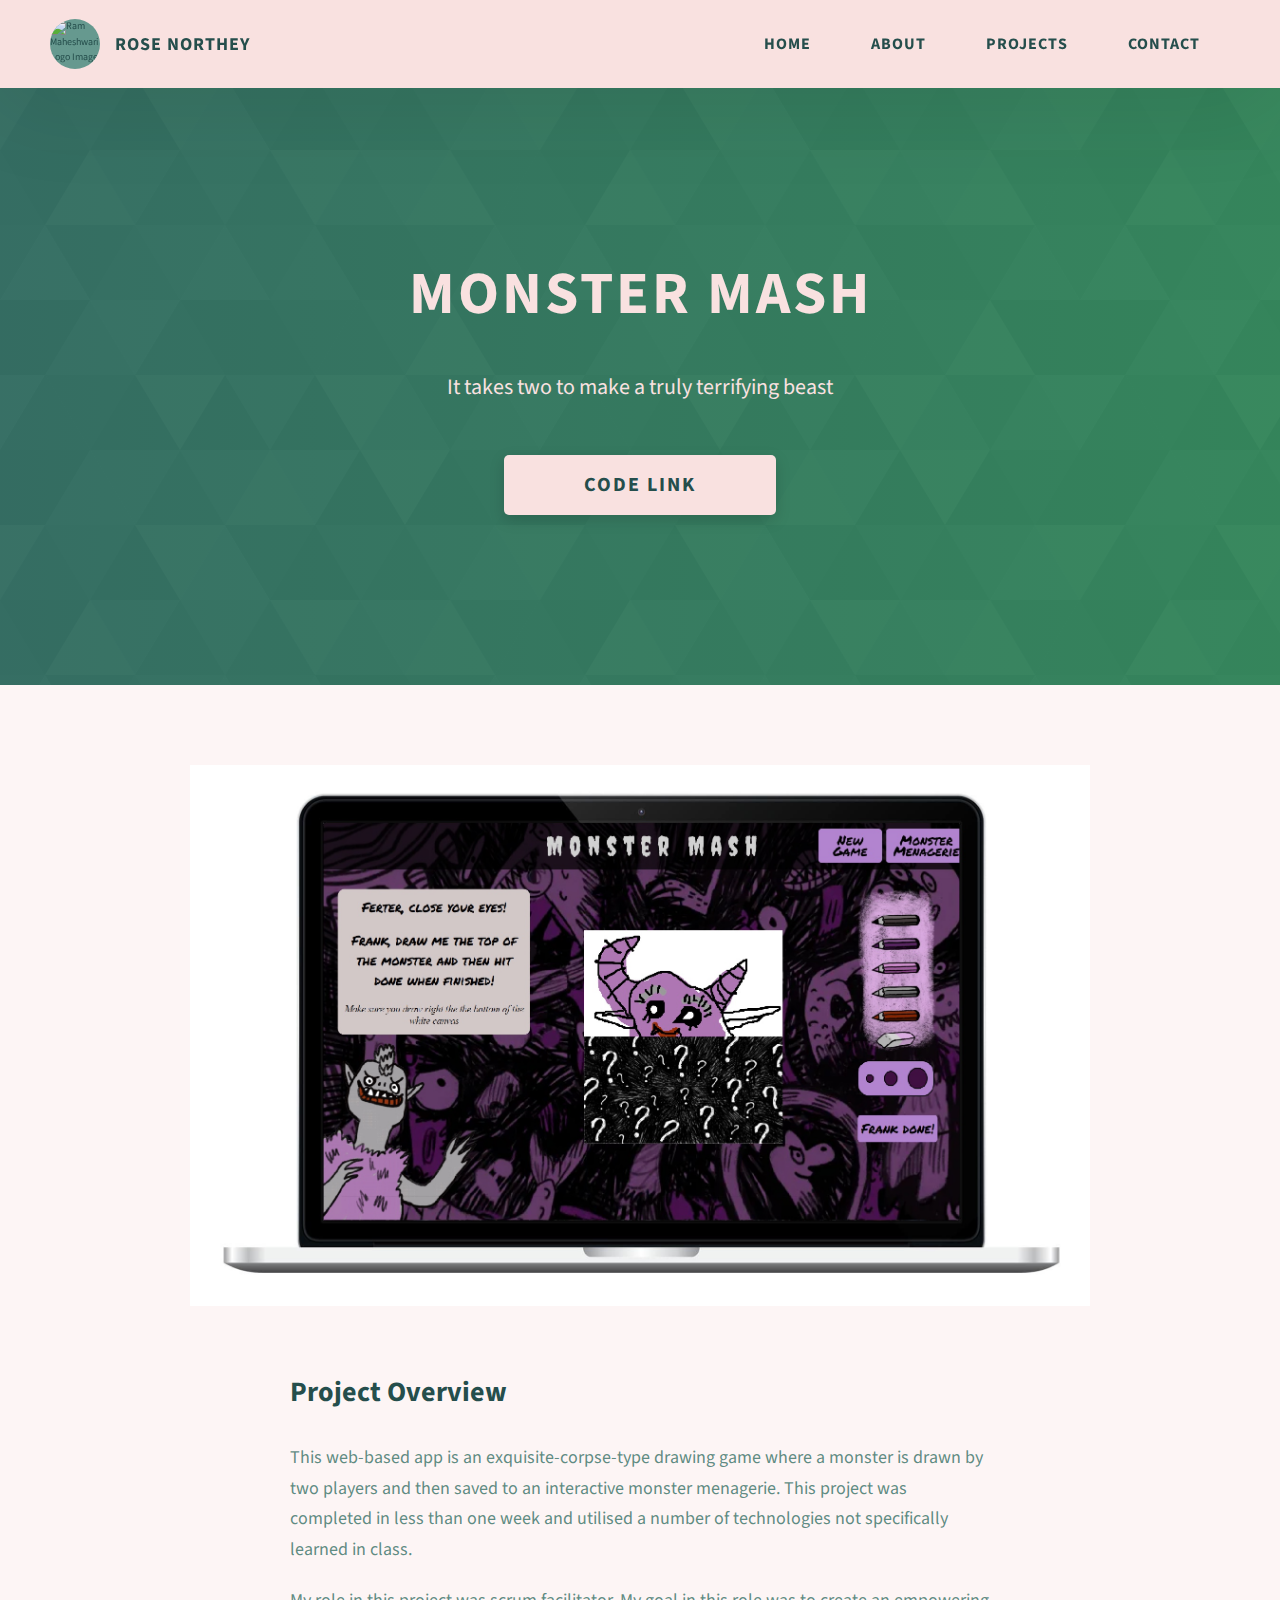
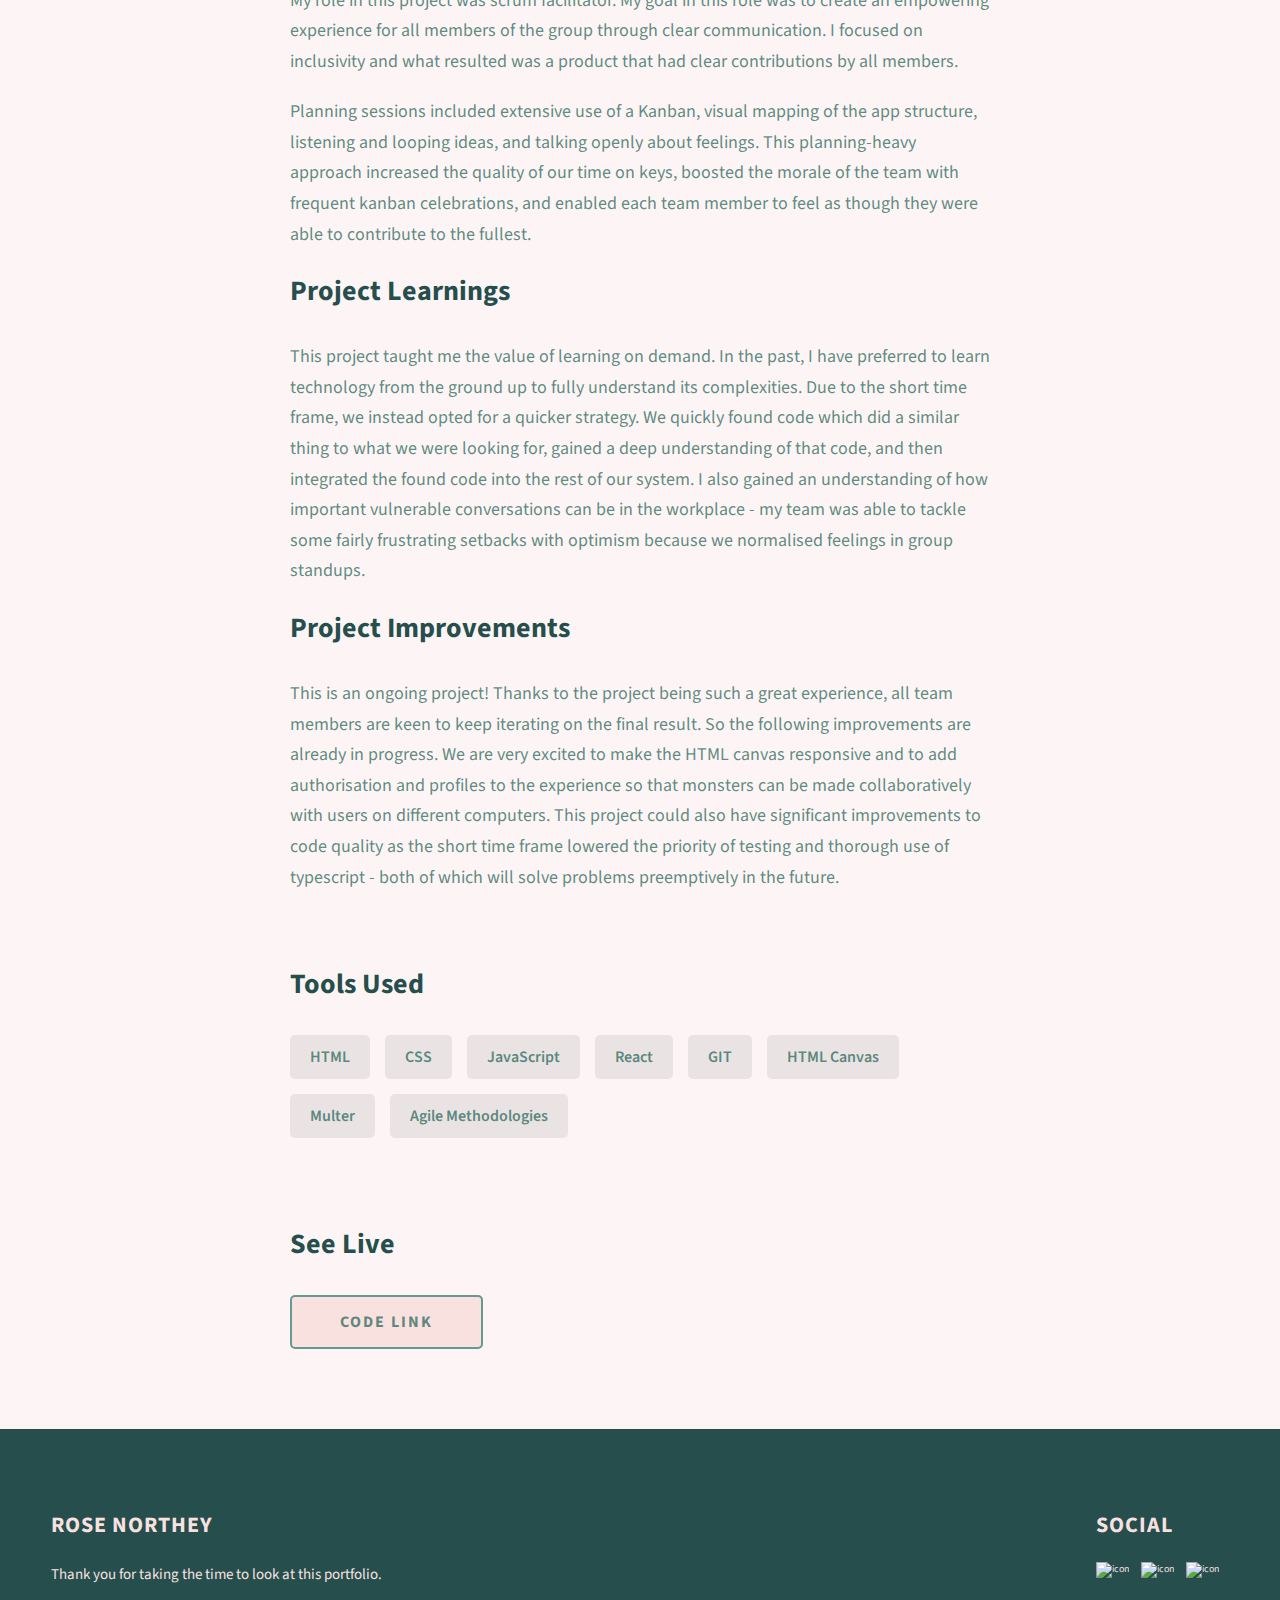
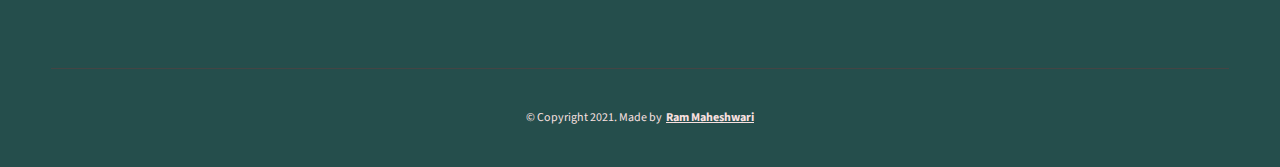
==== commit 2b0d3c48: "add improvements and learnings to projects" ====
--- a/project-1.html
+++ b/project-1.html
@@ -133,7 +133,24 @@
                 team member to feel as though they were able to contribute to
                 the fullest.
               </p>
-            </div>
+              <h3 class="project-details__content-title">
+                Project Learnings
+              </h3>
+              <p class="project-details__desc-para">
+                This project taught me the value of learning on demand. In the past, I have preferred to learn technology from the ground up to fully understand its complexities. Due to the short time frame, we instead opted for a quicker strategy. We quickly found code which did a similar thing to what we were looking for, gained a deep understanding of that code, and then integrated the found code into the rest of our system. I also gained an understanding of how important vulnerable conversations can be in the workplace - my team was able to tackle some fairly frustrating setbacks with optimism because we normalised feelings in group standups. 
+
+              </p>
+              <h3 class="project-details__content-title">
+                Project Improvements
+              </h3>
+              <p class="project-details__desc-para">
+                This is an ongoing project! Thanks to the project being such a great experience, all team members are keen to keep iterating on the final result. So the following improvements are already in progress. We are very excited to make the HTML canvas responsive and to add authorisation and profiles to the experience so that monsters can be made collaboratively with users on different computers. This project could also have significant improvements to code quality as the short time frame lowered the priority of testing and thorough use of typescript - both of which will solve problems preemptively in the future. 
+
+              </p>
+
+            </div>
+
+            
 
             <div class="project-details__tools-used">
               <h3 class="project-details__content-title">Tools Used</h3>
--- a/css/style.css
+++ b/css/style.css
@@ -724,6 +724,14 @@
   font-weight: 700;
   transition: color 0.3s;
 }
+
+.margin a.btn.btn--bg{
+margin:2rem;
+}
+
+.margin .project-cs-hero__cta{
+  margin-top: 0;
+}
 .header__link:hover {
   color: rgba(25, 180, 151, 0.8);
   background-color: #ffffffa1;
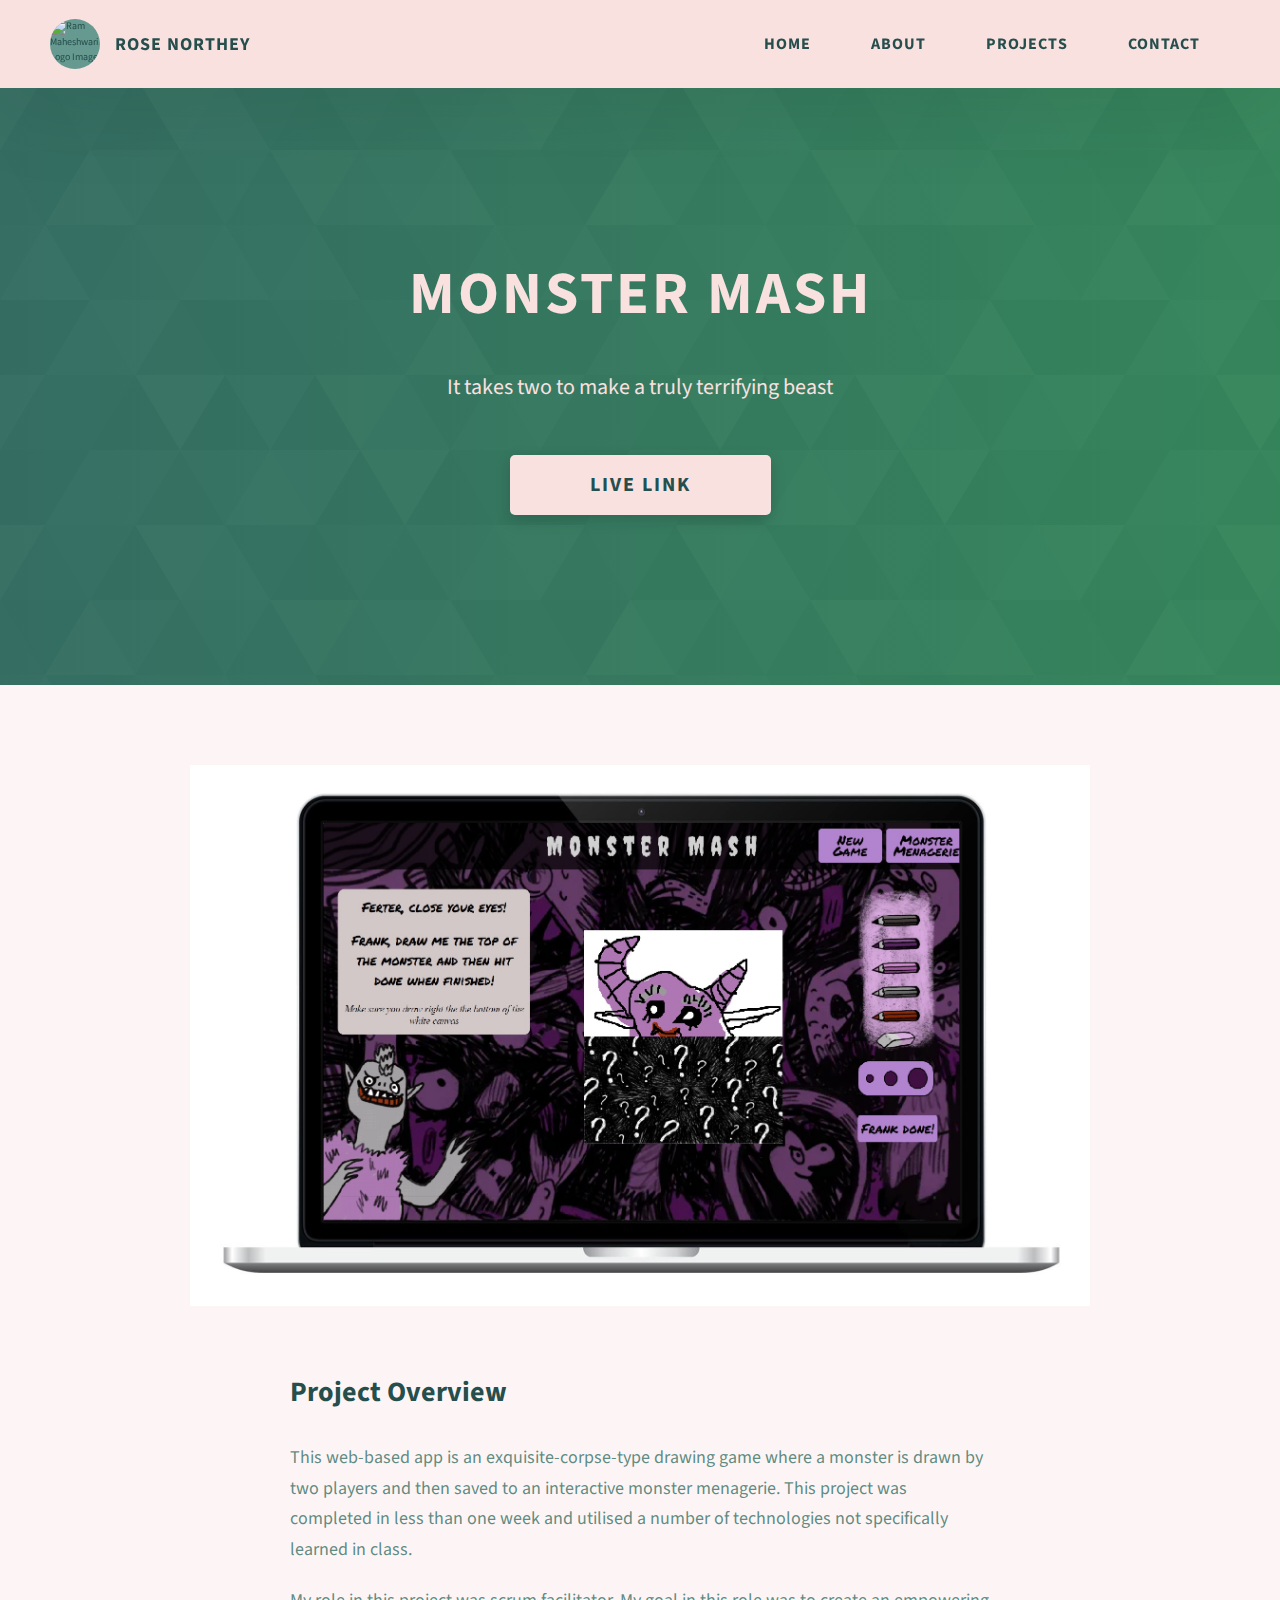
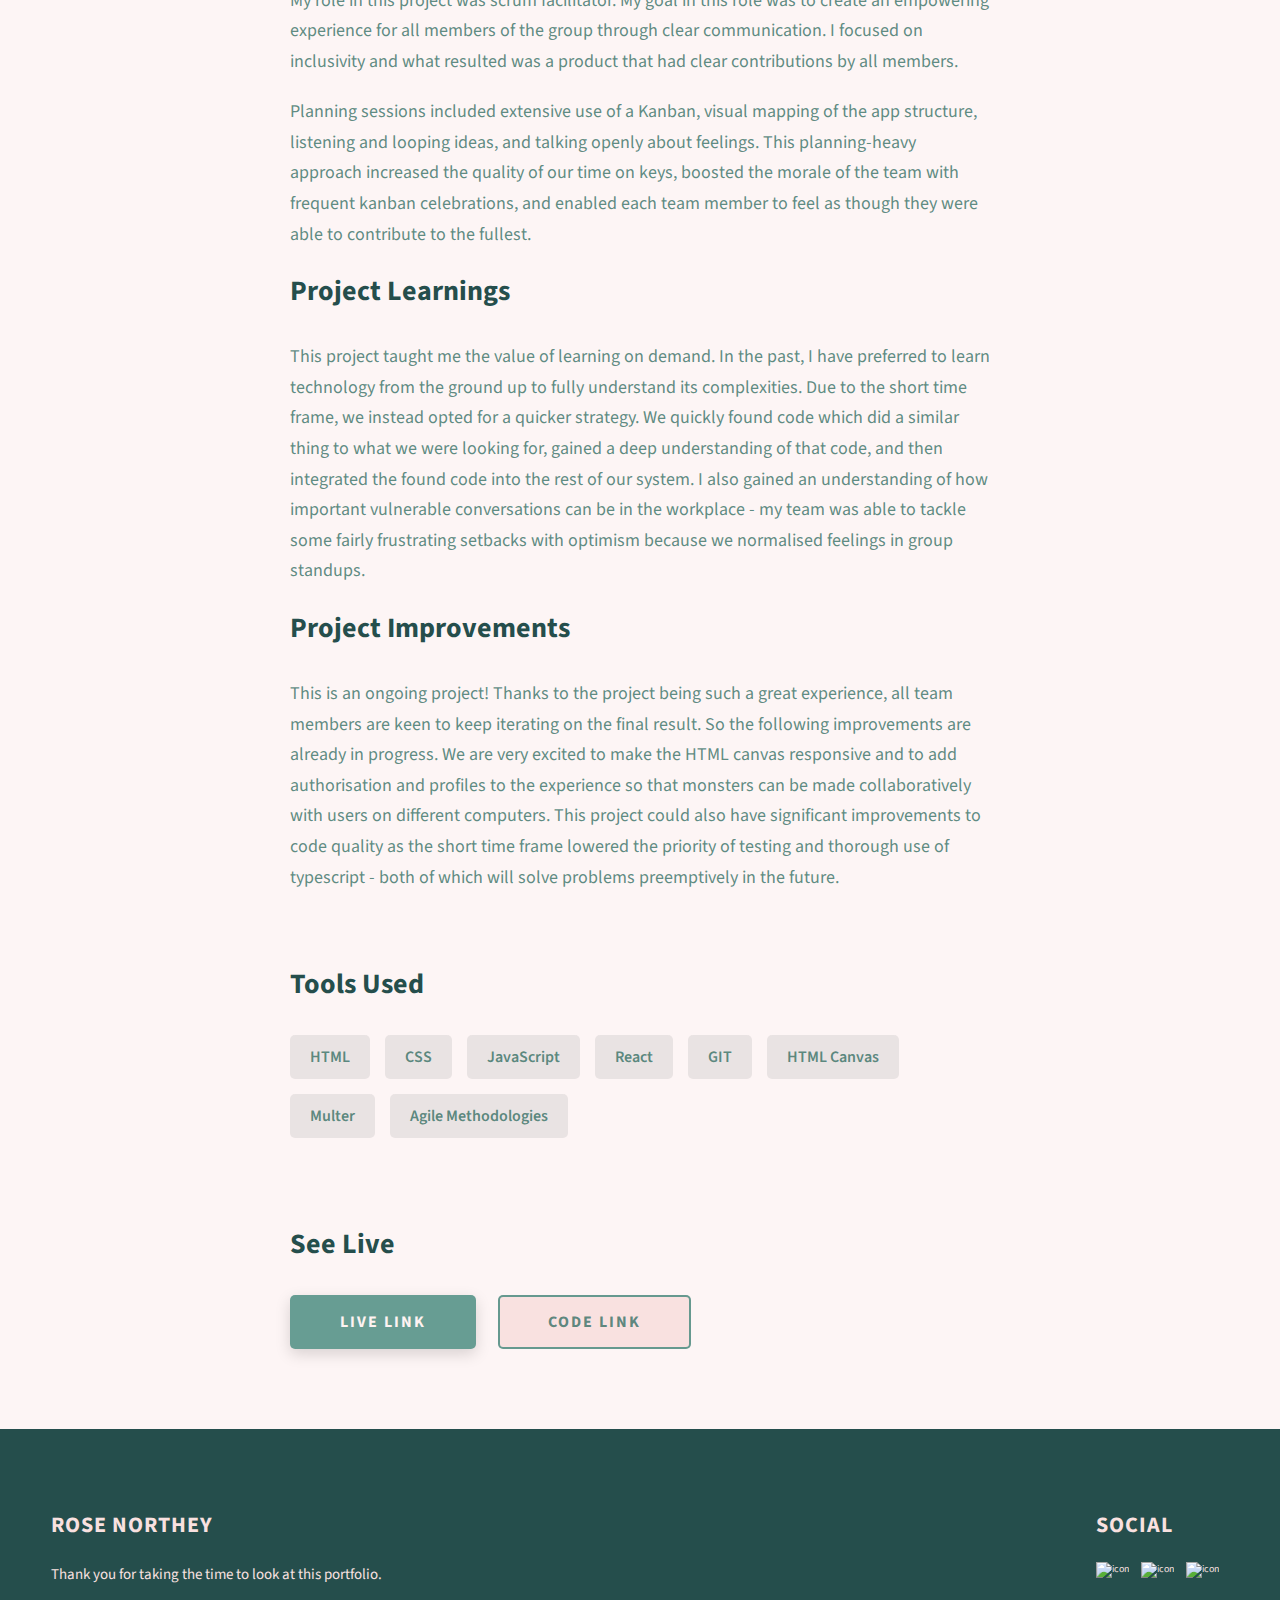
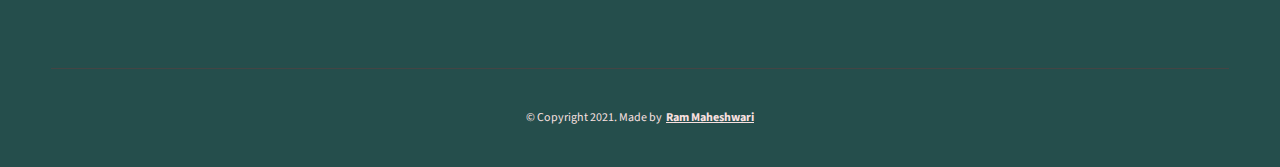
==== commit 2bbcf2b5: "added mm live link" ====
--- a/project-1.html
+++ b/project-1.html
@@ -91,7 +91,7 @@
           </p>
         </div>
         <div class="project-cs-hero__cta">
-          <a href="https://github.com/noah-russell/monster-mash" class="btn btn--bg" target="_blank">Code Link</a>
+          <a href="http://monster-mash.devacademy.nz/" class="btn btn--bg" target="_blank">Live Link</a>
         </div>
       </div>
     </section>
@@ -167,12 +167,12 @@
             </div>
             <div class="project-details__links">
               <h3 class="project-details__content-title">See Live</h3>
-              <!-- <a
-                href="#"
+              <a
+                href="http://monster-mash.devacademy.nz/"
                 class="btn btn--med btn--theme project-details__links-btn"
                 target="_blank"
                 >Live Link</a
-              > -->
+              >
               <a
                 href="https://github.com/noah-russell/monster-mash"
                 class="btn btn--med btn--theme-inv project-details__links-btn"
